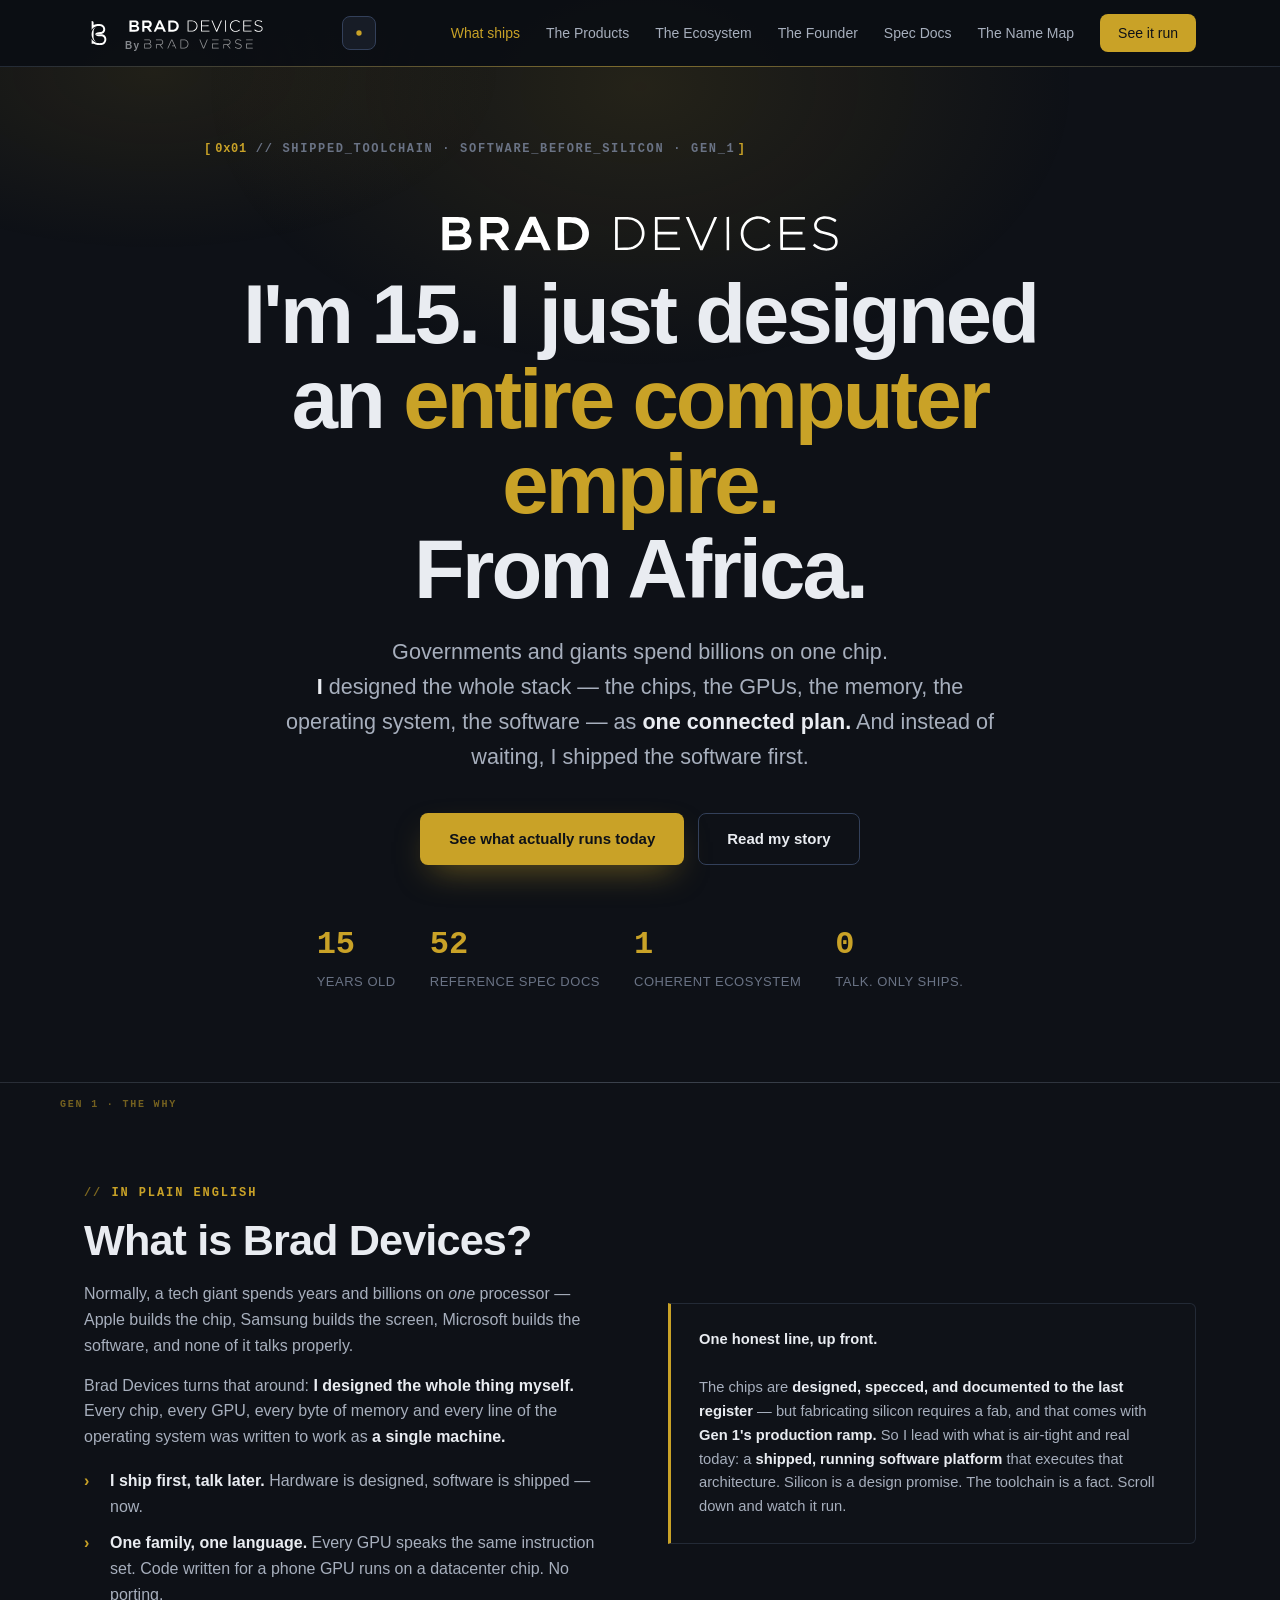
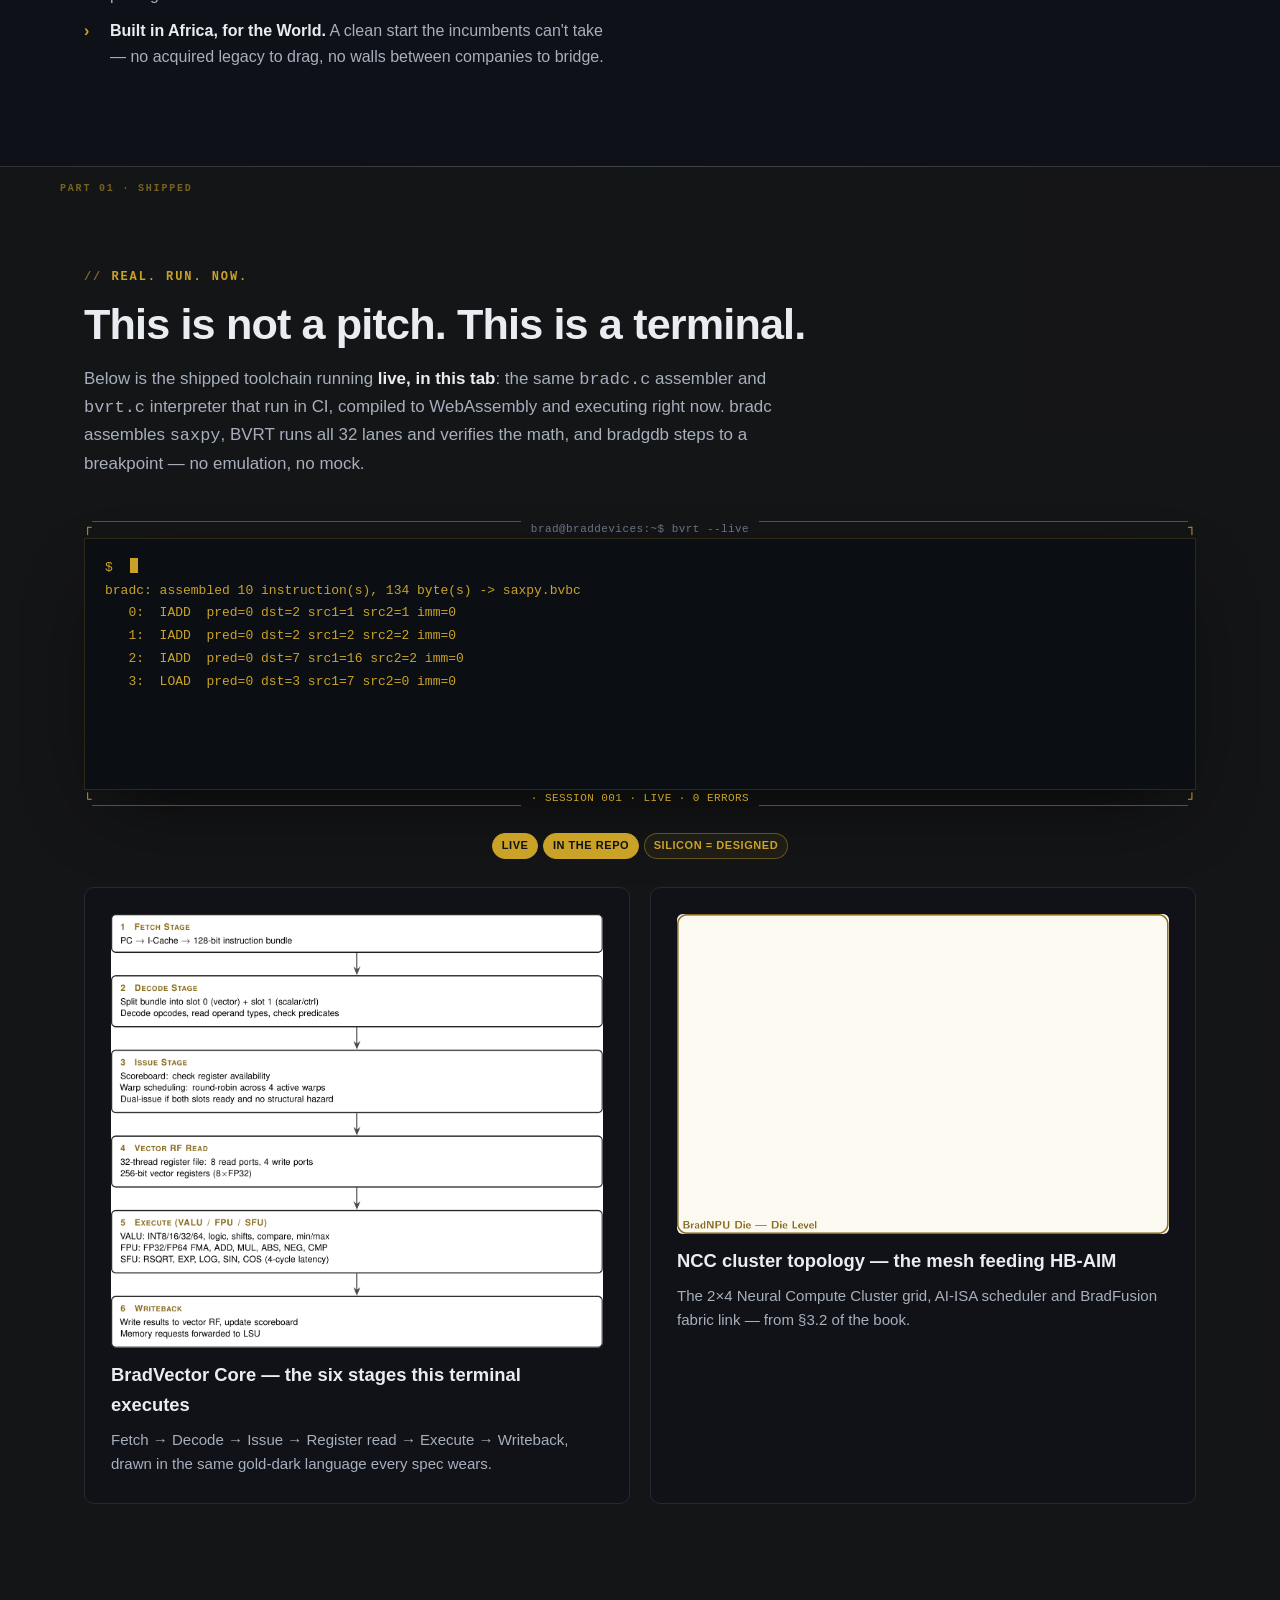
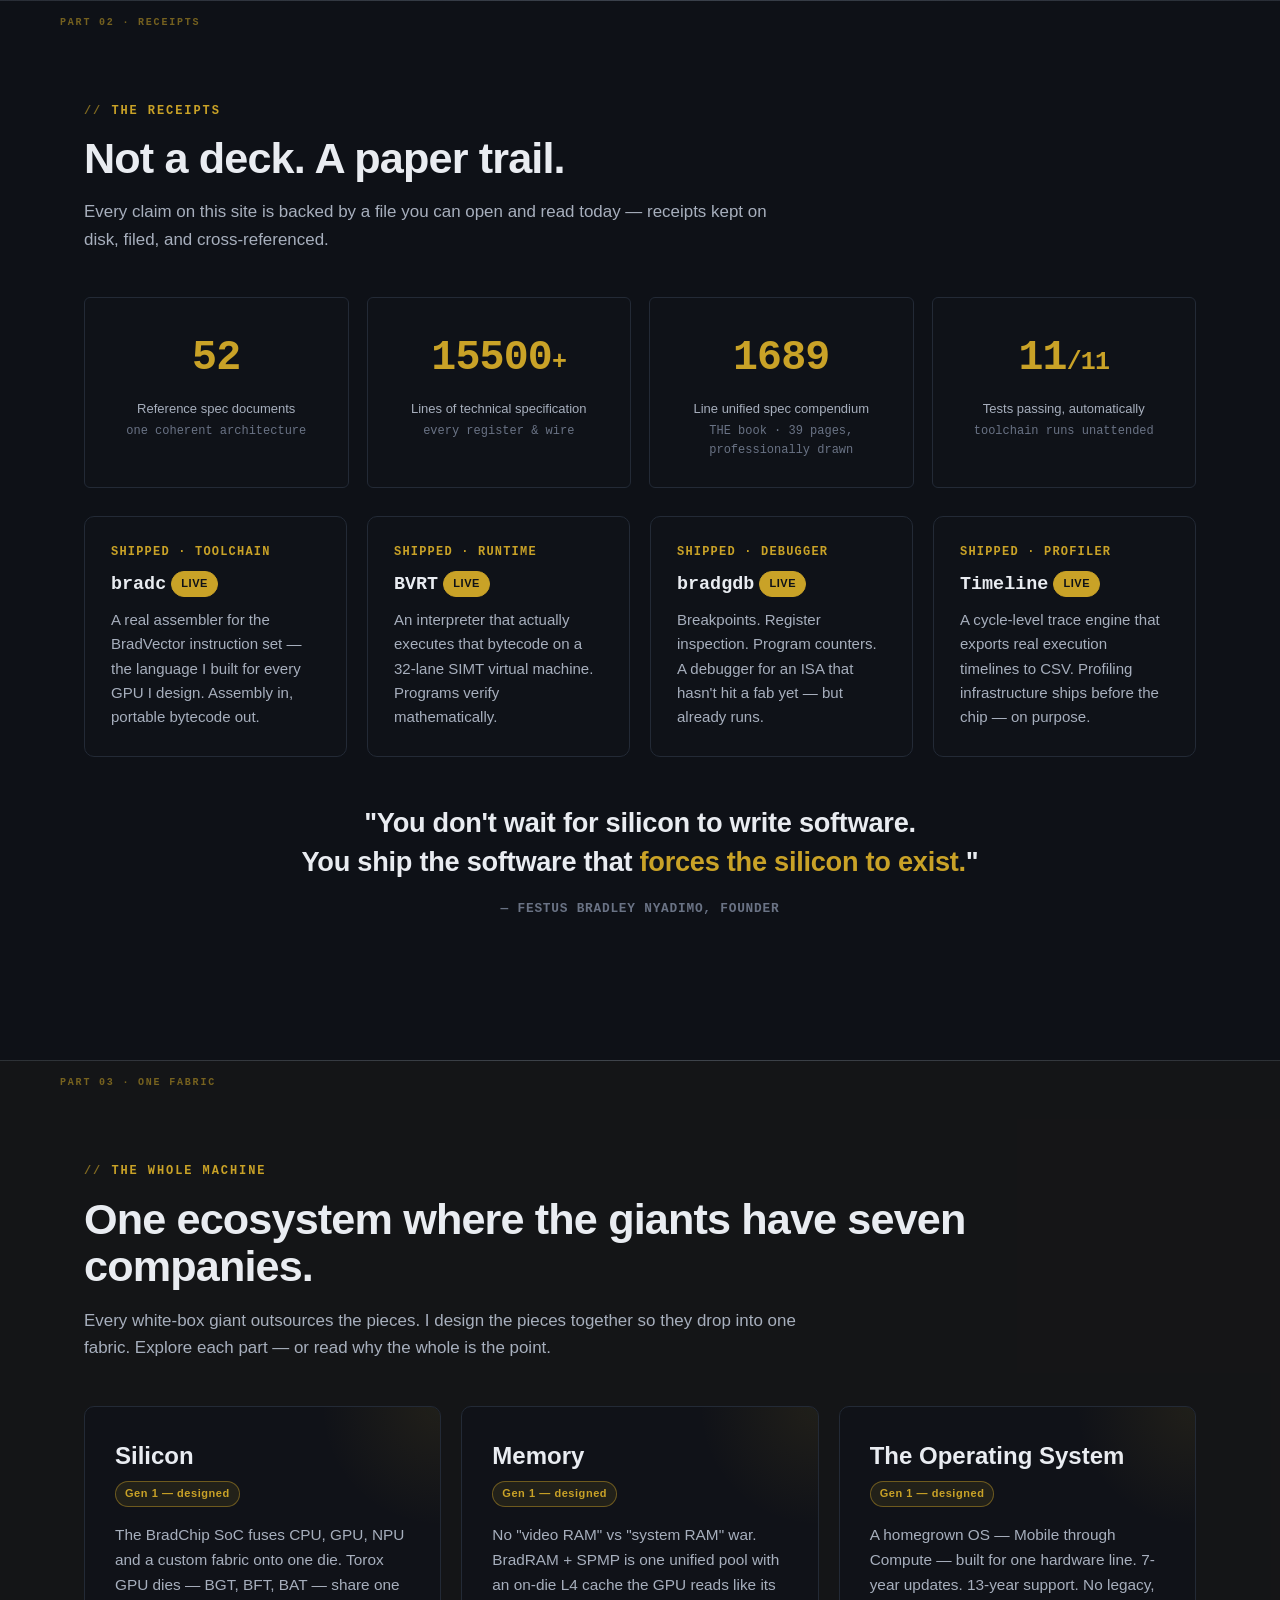
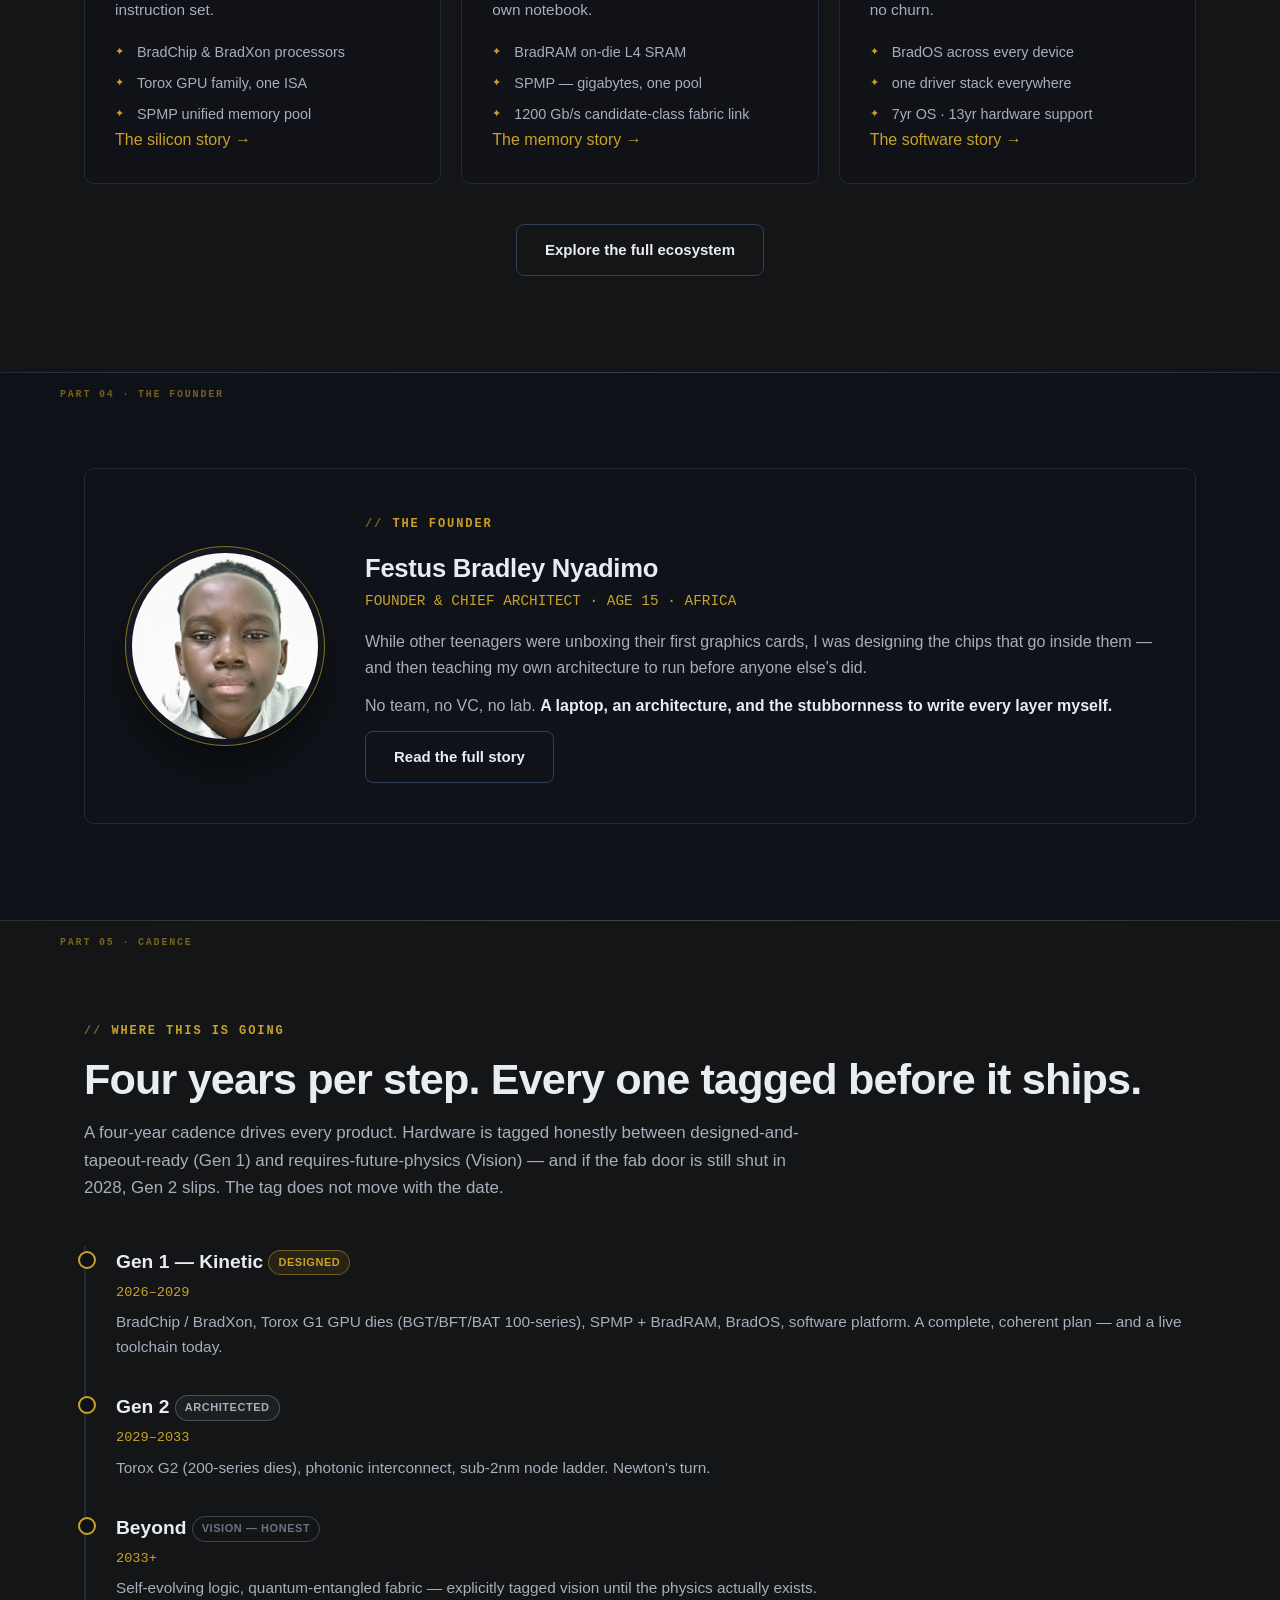
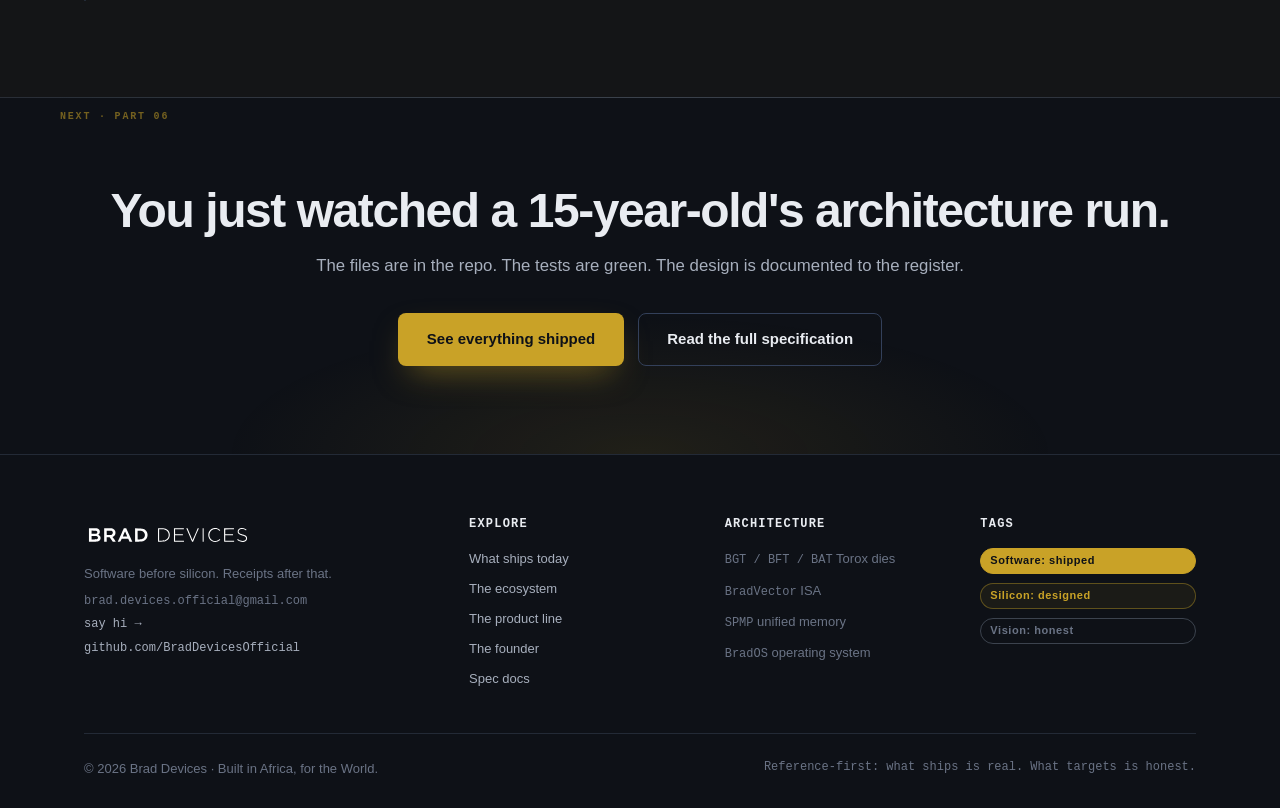
==== index.html @ a8af4557 "the brad-devices site — the source of the brad-devices.vercel.app website: the paper trail for an en" ====
<!DOCTYPE html>
<html lang="en">
<head>
<meta charset="UTF-8">
<meta name="viewport" content="width=device-width, initial-scale=1.0">
<script>try{var t=localStorage.getItem("bdTheme");if(t==="light")document.documentElement.setAttribute("data-theme","light");}catch(e){}</script>
<title>Brad Devices — The computer empire a 15-year-old is building in Africa</title>
<meta name="description" content="Brad Devices is a 15-year-old founded computer company: an entire ecosystem — chips, GPUs, OS, memory and software — spec'd, shipped toolchain-first, from Africa. See what actually runs today.">
<meta name="keywords" content="Brad Devices, African tech, silicon, GPU, CPU, NPU, BradVector, RISC, Festus Bradley Nyadimo, technology from Africa">
<link rel="canonical" href="https://brad-devices.vercel.app/">
<meta property="og:type" content="website">
<meta property="og:title" content="Brad Devices — Software before silicon. Receipts after that.">
<meta property="og:description" content="A 15-year-old is building a complete computer ecosystem from Africa. Software ships first — silicon is designed. See the receipts.">
<meta property="og:image" content="https://brad-devices.vercel.app/assets/brad-devices-wordmark/png/brad-devices-wordmark-transparent-black-fill-1024px.png">
<meta property="og:url" content="https://brad-devices.vercel.app/">
<meta name="twitter:card" content="summary_large_image">
<meta name="twitter:title" content="Brad Devices — the computer empire from Africa">
<meta name="twitter:description" content="Chips, GPUs, an operating system, memory and a working toolchain — designed as one coherent ecosystem by a 15-year-old.">
<meta name="theme-color" content="#0E1117">
<link rel="icon" type="image/png" href="assets/brad-devices-logos/svg/brad-devices-icon-white.svg">
<link rel="stylesheet" href="css/style.css">
<script type="application/ld+json">{
  "@context": "https://schema.org",
  "@graph": [
    {
      "@type": "Organization",
      "name": "Brad Devices",
      "slogan": "Software before silicon. Receipts after that.",
      "email": "brad.devices.official@gmail.com",
      "contactPoint": {
        "@type": "ContactPoint",
        "email": "brad.devices.official@gmail.com",
        "contactType": "customer support"
      },
      "founder": { "@type": "Person", "@id": "#festus", "name": "Festus Bradley Nyadimo" },
      "url": "https://brad-devices.vercel.app/",
      "description": "Reference-first compute company: a complete computer ecosystem designed from one coherent plan — silicon, memory, OS and software.",
      "knowsAbout": ["GPU architecture", "computer architecture", "operating systems", "RISC ISA design"]
    },
    {
      "@type": "Person",
      "@id": "#festus",
      "name": "Festus Bradley Nyadimo",
      "jobTitle": "Founder & Chief Architect",
      "knowsAbout": ["computer architecture", "GPU design", "ISA design", "operating systems"],
      "description": "15-year-old founder of Brad Devices, building a full-stack computer ecosystem from Africa."
    }
  ]
}</script>
</head>
<body>

<div class="scroll-progress" id="scroll-progress" aria-hidden="true"></div>

<!-- ===================== NAV ===================== -->
<header class="nav">
  <div class="container nav-inner">
    <a class="nav-brand" href="/">
      <img src="assets/brad-devices-logos/svg/brad-devices-icon-white.svg" alt="" aria-hidden="true">
      <span class="nav-wordmark"><img class="wm" src="assets/brad-devices-wordmark/svg/brad-devices-wordmark-white.svg" alt="BRAD DEVICES" width="142" height="20"><span class="brand-by">By <img class="bv" src="assets/brad-verse-wordmark/svg/brad-verse-wordmark-flat-dark.svg" alt="BradVerse" width="107" height="10"></span></span>
    </a>
    <button class="theme-toggle" data-theme-toggle aria-label="Switch to light mode" title="Toggle light / dark">
      <svg class="i-sun" viewBox="0 0 24 24" width="16" height="16" fill="currentColor" aria-hidden="true"><circle cx="12" cy="12" r="4"/><path d="M12 2v2m0 16v2M4.9 4.9l1.4 1.4m11.4 11.4 1.4 1.4M2 12h2m16 0h2M4.9 19.1l1.4-1.4M17.7 6.3l1.4-1.4"/></svg>
      <svg class="i-moon" viewBox="0 0 24 24" width="16" height="16" fill="currentColor" aria-hidden="true"><path d="M21 12.8A9 9 0 1 1 11.2 3a7 7 0 0 0 9.8 9.8z"/></svg>
    </button>
    <button class="nav-toggle" aria-label="Toggle navigation">Menu</button>
    <nav class="nav-links" aria-label="Primary">
      <a href="/achievements/" class="active">What ships</a>
      <a href="/products/">The Products</a>
      <a href="/ecosystem/">The Ecosystem</a>
      <a href="/founder/">The Founder</a>
      <a href="/docs/">Spec Docs</a>
        <a href="/glossary/">The Name Map</a>
      <a class="nav-cta" href="#proof">See it run</a>
    </nav>
  </div>
</header>

<!-- ===================== HERO ===================== -->
<section class="hero" id="hero-home">
  <div class="container hero-inner" id="hero-inner">
    <span class="kicker"><span class="k-reg">0x01</span><span class="k-com"> // SHIPPED_TOOLCHAIN · SOFTWARE_BEFORE_SILICON · GEN_1</span></span>
    <img src="assets/brad-devices-wordmark/svg/brad-devices-wordmark-white.svg" alt="BRAD DEVICES" width="420" height="96" style="max-width:min(78vw,420px);height:auto;display:block;margin:26px auto 10px;font-weight:inherit;" data-receipt="THE WORDMARK · real SVG on a dark hero · ships in PNG 512→4096 / JPG / SVG — open any intro page, meet the brand at full sharpness">
    <h1>I'm 15. I just designed<br>an <span class="kinetic">entire computer empire.</span><br>From Africa.</h1>
    <p class="sub">Governments and giants spend billions on one chip.<br>
    <strong>I</strong> designed the whole stack — the chips, the GPUs, the memory,
    the operating system, the software — as <strong>one connected plan.</strong> And instead of waiting,
    I shipped the software first.</p>
    <div class="hero-actions">
      <a class="btn btn-gold" href="#proof">See what actually runs today</a>
      <a class="btn btn-ghost" href="/founder/">Read my story</a>
    </div>
    <div class="hero-stats">
      <div class="hero-stat"><div class="n">15</div><div class="l">YEARS OLD</div></div>
      <div class="hero-stat"><div class="n">52</div><div class="l">REFERENCE SPEC DOCS</div></div>
      <div class="hero-stat"><div class="n">1</div><div class="l">COHERENT ECOSYSTEM</div></div>
      <div class="hero-stat"><div class="n">0</div><div class="l">TALK. ONLY SHIPS.</div></div>
    </div>
  </div>
</section>

<!-- ===================== THE HOOK (NON-TECH) ===================== -->
<section class="section" id="hook" data-tag="GEN 1 · THE WHY">
  <div class="container">
    <div class="split">
      <div class="txt reveal">
        <span class="eyebrow">In plain English</span>
        <h2>What is Brad Devices?</h2>
        <p>Normally, a tech giant spends years and billions on <em>one</em> processor — Apple builds the chip,
        Samsung builds the screen, Microsoft builds the software, and none of it talks properly.</p>
        <p>Brad Devices turns that around: <strong>I designed the whole thing myself.</strong> Every chip,
        every GPU, every byte of memory and every line of the operating system was written to work as
        <strong>a single machine.</strong></p>
        <ul>
          <li><strong>I ship first, talk later.</strong> Hardware is designed, software is shipped — now.</li>
          <li><strong>One family, one language.</strong> Every GPU speaks the same instruction set. Code written for a phone GPU runs on a datacenter chip. No porting.</li>
          <li><strong>Built in Africa, for the World.</strong> A clean start the incumbents can't take — no acquired legacy to drag, no walls between companies to bridge.</li>
        </ul>
      </div>
      <div class="honesty reveal">
        <strong>One honest line, up front.</strong><br><br>
        The chips are <strong>designed, specced, and documented to the last register</strong> — but
        fabricating silicon requires a fab, and that comes with <strong>Gen 1's production ramp.</strong>
        So I lead with what is air-tight and real today: a <strong>shipped, running software
        platform</strong> that executes that architecture. Silicon is a design promise. The toolchain is a
        fact. Scroll down and watch it run.
      </div>
    </div>
  </div>
</section>

<!-- ===================== THE PROOF — LIVE TERMINAL ===================== -->
<section class="section section-alt" id="proof" data-tag="PART 01 · SHIPPED">
  <div class="container">
    <span class="eyebrow">Real. Run. Now.</span>
    <h2>This is not a pitch. This is a terminal.</h2>
    <p class="lede">Below is the shipped toolchain running <strong>live, in this tab</strong>: the same
    <code>bradc.c</code> assembler and <code>bvrt.c</code> interpreter that run in CI, compiled to WebAssembly
    and executing right now. bradc assembles <code>saxpy</code>, BVRT runs all 32 lanes and verifies the math,
    and bradgdb steps to a breakpoint — no emulation, no mock.</p>

    <div class="term-rig reveal">
      <div class="term-frame top" aria-hidden="true">
        <span class="tc">┌</span><span class="trule"></span><span class="ttag">brad@braddevices:~$ bvrt --live</span><span class="trule"></span><span class="tc">┐</span>
      </div>
      <div class="terminal" id="terminal-host" role="img" aria-label="Live execution of the real bradc assembler and BVRT interpreter — compiled to WebAssembly and run in your browser"></div>
      <div class="term-frame bottom" aria-hidden="true">
        <span class="tc">└</span><span class="trule"></span><span class="ttag end">· SESSION 001 · LIVE · 0 ERRORS</span><span class="trule"></span><span class="tc">┘</span>
      </div>
    </div>

    <div style="text-align:center; margin-top:26px;">
      <span class="badge live">LIVE</span>
      <span class="badge ship">IN THE REPO</span>
      <span class="badge ref">SILICON = DESIGNED</span>
    </div>

    <div class="grid grid-2 reveal" style="margin-top:28px;">
      <div class="card">
        <img src="assets/diagrams/gpu_core_pipeline.png" alt="BradVector Core six-stage pipeline" style="width:100%;height:auto;border-radius:6px;display:block;">
        <h3 style="margin-top:12px;">BradVector Core — the six stages this terminal executes</h3>
        <p>Fetch → Decode → Issue → Register read → Execute → Writeback, drawn in the same gold-dark language every spec wears.</p>
      </div>
      <div class="card">
        <img src="assets/diagrams/ncc_topology.png" alt="NCC cluster topology" style="width:100%;height:auto;border-radius:6px;display:block;">
        <h3 style="margin-top:12px;">NCC cluster topology — the mesh feeding HB-AIM</h3>
        <p>The 2×4 Neural Compute Cluster grid, AI-ISA scheduler and BradFusion fabric link — from §3.2 of the book.</p>
      </div>
    </div>
  </div>
</section>

<script>
(function () {
  /* Live-loop source: bradvector.wasm (src/wasm/) is the real toolchain
     compiled to WebAssembly. This recorded `session` is the fallback if
     wasm cannot load; assemble via `bradc-cli demo.bvbs -o demo.bvbc -d`
     plus the BVRT saxpy verification from the CI test suite. */
  var session = [
    { cmd: "bradc-cli saxpy.bvbs -o saxpy.bvbc -d", ok: true, out:
"bradc: assembled 10 instruction(s), 134 byte(s) -> saxpy.bvbc\n   0:  IADD  pred=0 dst=2 src1=1 src2=1 imm=0\n   1:  IADD  pred=0 dst=2 src1=2 src2=2 imm=0\n   2:  IADD  pred=0 dst=7 src1=16 src2=2 imm=0\n   3:  LOAD  pred=0 dst=3 src1=7 src2=0 imm=0\n   4:  IMUL  pred=0 dst=4 src1=3 src2=18 imm=0\n   5:  IADD  pred=0 dst=8 src1=17 src2=2 imm=0\n   6:  LOAD  pred=0 dst=5 src1=8 src2=0 imm=0\n   7:  IADD  pred=0 dst=6 src1=4 src2=5 imm=0\n   8:  STORE  pred=0 dst=6 src1=8 src2=0 imm=0\n   9:  EXIT  pred=0 dst=0 src1=0 src2=0 imm=0" },
    { cmd: "bvrt saxpy.bvbc", ok: true, out: "BVRT saxpy ok (32 lanes) — y[i] = a·x[i] + y[i] verified for all 32 lanes" },
    { cmd: "bradgdb saxpy.bvbc -b 4", ok: true, out: "break 4 set (IMUL S4, S3, S18)\nhalt @ PC=4 (IMUL S4, S3, S18)\nregs: PC=4 S3=1 S18=4\ncontinue -> BV_HALT - program completed" },
    { cmd: "ctest --test-dir build", ok: true, out: "100% tests passed, 11 tests out of 11\nBradVector platform · green" }
  ];
  function init() {
    var host = document.getElementById("terminal-host");
    if (!host) return;
    if (window.BradLive && window.BradWasm) window.BradLive(host, session, { speed: 1 });
    else if (window.BradTerminal) window.BradTerminal(host, session, { speed: 1 });
  }
  if (document.readyState === "loading") document.addEventListener("DOMContentLoaded", init);
  else init();
})();
</script>

<!-- ===================== ACHIEVEMENT WALL ===================== -->
<section class="section" id="achievements" data-tag="PART 02 · RECEIPTS">
  <div class="container">
    <span class="eyebrow">The receipts</span>
    <h2>Not a deck. A paper trail.</h2>
    <p class="lede">Every claim on this site is backed by a file you can open and read today — receipts
    kept on disk, filed, and cross-referenced.</p>

    <div class="stat-wall reveal">
      <div class="stat"><div class="num"><span data-count="52">0</span></div><div class="lbl">Reference spec documents</div><div class="sub">one coherent architecture</div></div>
      <div class="stat"><div class="num"><span data-count="15500">0</span><span class="suffix">+</span></div><div class="lbl">Lines of technical specification</div><div class="sub">every register &amp; wire</div></div>
      <div class="stat"><div class="num"><span data-count="1689">0</span></div><div class="lbl">Line unified spec compendium</div><div class="sub">THE book · 39 pages, professionally drawn</div></div>
      <div class="stat"><div class="num"><span data-count="11">0</span><span class="suffix">/11</span></div><div class="lbl">Tests passing, automatically</div><div class="sub">toolchain runs unattended</div></div>
    </div>

    <div class="grid grid-4 reveal" style="margin-top:28px;">
      <div class="card">
        <div class="card-num">SHIPPED · TOOLCHAIN</div>
        <h3><span class="mono">bradc</span> <span class="badge live">LIVE</span></h3>
        <p>A real assembler for the BradVector instruction set — the language I built for every GPU I design. Assembly in, portable bytecode out.</p>
      </div>
      <div class="card">
        <div class="card-num">SHIPPED · RUNTIME</div>
        <h3><span class="mono">BVRT</span> <span class="badge live">LIVE</span></h3>
        <p>An interpreter that actually executes that bytecode on a 32-lane SIMT virtual machine. Programs verify mathematically.</p>
      </div>
      <div class="card">
        <div class="card-num">SHIPPED · DEBUGGER</div>
        <h3><span class="mono">bradgdb</span> <span class="badge live">LIVE</span></h3>
        <p>Breakpoints. Register inspection. Program counters. A debugger for an ISA that hasn't hit a fab yet — but already runs.</p>
      </div>
      <div class="card">
        <div class="card-num">SHIPPED · PROFILER</div>
        <h3><span class="mono">Timeline</span> <span class="badge live">LIVE</span></h3>
        <p>A cycle-level trace engine that exports real execution timelines to CSV. Profiling infrastructure ships before the chip — on purpose.</p>
      </div>
    </div>

    <blockquote class="brad-quote reveal">
      "You don't wait for silicon to write software.<br>
      You ship the software that <span class="gold">forces the silicon to exist.</span>"
      <cite>— FESTUS BRADLEY NYADIMO, FOUNDER</cite>
    </blockquote>
  </div>
</section>

<!-- ===================== ECOSYSTEM TEASER ===================== -->
<section class="section section-alt" id="ecosystem" data-tag="PART 03 · ONE FABRIC">
  <div class="container">
    <span class="eyebrow">The whole machine</span>
    <h2>One ecosystem where the giants have seven companies.</h2>
    <p class="lede">Every white-box giant outsources the pieces. I design the pieces together so they drop
    into one fabric. Explore each part — or read why the whole is the point.</p>
    <div class="grid grid-3 reveal">
      <div class="pillar">
        <h3>Silicon</h3>
        <span class="tag badge gen1">Gen 1 — designed</span>
        <p>The BradChip SoC fuses CPU, GPU, NPU and a custom fabric onto one die. Torox GPU dies — BGT, BFT, BAT — share one instruction set.</p>
        <ul><li>BradChip &amp; BradXon processors</li><li>Torox GPU family, one ISA</li><li>SPMP unified memory pool</li></ul>
        <a href="/ecosystem/#silicon">The silicon story →</a>
      </div>
      <div class="pillar">
        <h3>Memory</h3>
        <span class="tag badge gen1">Gen 1 — designed</span>
        <p>No "video RAM" vs "system RAM" war. BradRAM + SPMP is one unified pool with an on-die L4 cache the GPU reads like its own notebook.</p>
        <ul><li>BradRAM on-die L4 SRAM</li><li>SPMP — gigabytes, one pool</li><li>1200 Gb/s candidate-class fabric link</li></ul>
        <a href="/ecosystem/#memory">The memory story →</a>
      </div>
      <div class="pillar">
        <h3>The Operating System</h3>
        <span class="tag badge gen1">Gen 1 — designed</span>
        <p>A homegrown OS — Mobile through Compute — built for one hardware line. 7-year updates. 13-year support. No legacy, no churn.</p>
        <ul><li>BradOS across every device</li><li>one driver stack everywhere</li><li>7yr OS · 13yr hardware support</li></ul>
        <a href="/ecosystem/#software">The software story →</a>
      </div>
    </div>
    <div style="text-align:center; margin-top:40px;">
      <a class="btn btn-ghost reveal" href="/ecosystem/">Explore the full ecosystem</a>
    </div>
  </div>
</section>

<!-- ===================== FOUNDER TEASER ===================== -->
<section class="section" id="founder" data-tag="PART 04 · THE FOUNDER">
  <div class="container">
    <div class="founder-card reveal">
      <div class="founder-avatar"><img src="assets/founder.jpg" alt="Festus Bradley Nyadimo — founder and chief architect of Brad Devices"></div>
      <div>
        <span class="eyebrow">The founder</span>
        <h3>Festus Bradley Nyadimo</h3>
        <div class="founder-role">FOUNDER &amp; CHIEF ARCHITECT · AGE 15 · AFRICA</div>
<p>While other teenagers were unboxing their first graphics cards, I was designing the chips that go
        inside them — and then teaching my own architecture to run before anyone else's did.</p>
        <p>No team, no VC, no lab. <strong>A laptop, an architecture, and the stubbornness to write every
        layer myself.</strong></p>
        <a class="btn btn-ghost" href="/founder/">Read the full story</a>
      </div>
    </div>
  </div>
</section>

<!-- ===================== ROADMAP (SHORT) ===================== -->
<section class="section section-alt" id="roadmap" data-tag="PART 05 · CADENCE">
  <div class="container">
    <span class="eyebrow">Where this is going</span>
    <h2>Four years per step. Every one tagged before it ships.</h2>
    <p class="lede">A four-year cadence drives every product. Hardware is tagged honestly between
    designed-and-tapeout-ready (Gen 1) and requires-future-physics (Vision) — and if the fab door is
    still shut in 2028, Gen 2 slips. The tag does not move with the date.</p>
    <div class="timeline reveal">
      <div class="tl-item">
        <h4>Gen 1 — Kinetic <span class="badge gen1">DESIGNED</span></h4>
        <span class="tl-year">2026–2029</span>
        <p>BradChip / BradXon, Torox G1 GPU dies (BGT/BFT/BAT 100-series), SPMP + BradRAM, BradOS,
        software platform. A complete, coherent plan — and a live toolchain today.</p>
      </div>
      <div class="tl-item">
        <h4>Gen 2 <span class="badge gen2">ARCHITECTED</span></h4>
        <span class="tl-year">2029–2033</span>
        <p>Torox G2 (200-series dies), photonic interconnect, sub-2nm node ladder. Newton's turn.</p>
      </div>
      <div class="tl-item">
        <h4>Beyond <span class="badge vision">VISION — HONEST</span></h4>
        <span class="tl-year">2033+</span>
        <p>Self-evolving logic, quantum-entangled fabric — explicitly tagged vision until the physics actually exists.</p>
      </div>
    </div>
  </div>
</section>

<!-- ===================== CTA BAND ===================== -->
<section class="cta-band" data-tag="NEXT · PART 06">
  <div class="container" style="position:relative; z-index:2;">
    <h2>You just watched a 15-year-old's architecture run.</h2>
    <p>The files are in the repo. The tests are green. The design is documented to the register.</p>
    <div class="hero-actions">
      <a class="btn btn-gold" href="/achievements/">See everything shipped</a>
      <a class="btn btn-ghost" href="/docs/">Read the full specification</a>
    </div>
  </div>
</section>

<!-- ===================== FOOTER ===================== -->
<footer class="footer">
  <div class="container">
    <div class="footer-grid">
      <div>
        <div class="brand-line"><img src="assets/brad-devices-wordmark/svg/brad-devices-wordmark-white.svg" alt="BRAD DEVICES" data-receipt="THE WORDMARK · one receipt line · same SVG as the navbar brand — footer finally renders the REAL wordmark, not browser typography" width="168" height="40" style="width:168px;height:40px;display:inline-block;vertical-align:middle;"></div>
        <p>Software before silicon. Receipts after that.</p>
        <p class="mono" style="margin-top:8px;">brad.devices.official@gmail.com</p>
        <p class="mono" style="margin-top:4px;"><a href="mailto:brad.devices.official@gmail.com">say hi →</a></p>
        <p class="mono" style="margin-top:4px;"><a href="https://github.com/BradDevicesOfficial" target="_blank" rel="noopener">github.com/BradDevicesOfficial</a></p>
      </div>
      <div>
        <h5>Explore</h5>
        <ul>
          <li><a href="/achievements/">What ships today</a></li>
          <li><a href="/ecosystem/">The ecosystem</a></li>
          <li><a href="/products/">The product line</a></li>
          <li><a href="/founder/">The founder</a></li>
          <li><a href="/docs/">Spec docs</a></li>
        </ul>
      </div>
      <div>
        <h5>Architecture</h5>
        <ul>
          <li><span class="mono">BGT / BFT / BAT</span> Torox dies</li>
          <li><span class="mono">BradVector</span> ISA</li>
          <li><span class="mono">SPMP</span> unified memory</li>
          <li><span class="mono">BradOS</span> operating system</li>
        </ul>
      </div>
      <div>
        <h5>Tags</h5>
        <ul>
          <li class="badge live">Software: shipped</li>
          <li class="badge ref">Silicon: designed</li>
          <li class="badge vision">Vision: honest</li>
        </ul>
      </div>
    </div>
    <div class="footer-bottom">
      <div>© 2026 Brad Devices · Built in Africa, for the World.</div>
      <div class="mono">Reference-first: what ships is real. What targets is honest.</div>
    </div>
  </div>
</footer>

<script src="vendor/motion.min.js"></script>
<script src="js/bradvector.js"></script>
<script src="js/app.js"></script>
</body>
</html>
---- css/style.css ----
/* ============================================================
   BRAD DEVICES — BRAND SITE
   Orbit Black #0E1117 · Kinetic Gold #C9A227
   ============================================================ */

:root {
  --orbit-black: #0E1117;
  --orbit-black-2: #12161F;
  --orbit-black-3: #171C26;
  --orbit-border: #232A36;
  --orbit-border-hi: #33405A;
  --orbit-text: #E9ECF1;
  --orbit-muted: #A7AFBD;
  --orbit-faint: #6A7385;
  --brad-gold: #C9A227;
  --brad-gold-light: #E8D48F;
  --brad-gold-dim: #8A7320;
  --gen1: #C9A227;
  --gen2: #A7AFBD;
  --vision: #6A7385;
  --ref: #C9A227;
  --live: #C9A227;
  --danger: #FF7B72;
  --radius: 10px;
  --radius-sm: 6px;
  --maxw: 1160px;
  --font-sans: -apple-system, BlinkMacSystemFont, "Segoe UI", Roboto, "Helvetica Neue", Arial, sans-serif;
  --font-mono: ui-monospace, SFMono-Regular, "Cascadia Mono", Menlo, Consolas, "Roboto Mono", monospace;
}

* { margin: 0; padding: 0; box-sizing: border-box; }

html { scroll-behavior: smooth; }
body {
  background: var(--orbit-black);
  color: var(--orbit-text);
  font-family: var(--font-sans);
  line-height: 1.62;
  -webkit-font-smoothing: antialiased;
  text-rendering: optimizeLegibility;
  overflow-x: hidden;
}

::selection { background: var(--brad-gold); color: var(--orbit-black); }

a { color: var(--brad-gold); text-decoration: none; transition: color .15s ease; }
a:hover { color: var(--brad-gold-light); }
img { max-width: 100%; display: block; }
.mono { font-family: var(--font-mono); }
strong { font-weight: 700; color: var(--orbit-text); }

.container { max-width: var(--maxw); margin: 0 auto; padding: 0 24px; }
.section { padding: 96px 0; }

.eyebrow {
  display: inline-block;
  font-family: var(--font-mono);
  font-size: 12px; font-weight: 600; letter-spacing: .16em;
  text-transform: uppercase;
  color: var(--brad-gold);
  margin-bottom: 14px;
}
.eyebrow::before { content: "// "; opacity: .6; }
h2 { font-size: clamp(1.8rem, 4vw, 2.7rem); font-weight: 800; letter-spacing: -.02em; line-height: 1.1; margin-bottom: 16px; }
.lede { color: var(--orbit-muted); max-width: 720px; margin-bottom: 44px; font-size: 1.06rem; }
.lede a { color: var(--brad-gold); }
.grid { display: grid; gap: 20px; }
.grid-2 { grid-template-columns: repeat(2, 1fr); }
.grid-3 { grid-template-columns: repeat(3, 1fr); }
.grid-4 { grid-template-columns: repeat(4, 1fr); }

/* ---------- Nav ---------- */
.nav {
  position: fixed; top: 0; left: 0; right: 0;
  background: rgba(12, 15, 20, .97);
  border-bottom: 1px solid var(--orbit-border);
  z-index: 200;
}
.nav-inner { display: flex; align-items: center; justify-content: space-between; height: 66px; }
.nav-brand { display: flex; align-items: center; gap: 11px; font-weight: 800; letter-spacing: .05em; color: var(--orbit-text) !important; }
.nav-brand > img { height: 30px; width: 30px; }
.nav-wordmark { display: flex; flex-direction: column; align-items: flex-start; justify-content: center; line-height: 1; }
.nav-brand .wm { height: 20px; width: 142px; display: block; content: url("../assets/brad-devices-wordmark/svg/brad-devices-wordmark-white.svg"); }
.nav-brand .brand-by { margin-top: 3px; font-size: 10px; font-weight: 600; letter-spacing: .12em; color: var(--orbit-text); opacity: .55; display: flex; align-items: baseline; gap: 4px; white-space: nowrap; }
.nav-brand .brand-by .bv { height: 10px; width: auto; flex-shrink: 0; display: inline-block; vertical-align: baseline; }
.nav-links { display: flex; gap: 26px; align-items: center; }
.nav-links a { color: var(--orbit-muted); font-size: 14px; font-weight: 500; }
.nav-links a:hover { color: var(--orbit-text); }
.nav-links a.active { color: var(--brad-gold); }
.nav-cta {
  background: var(--brad-gold); color: var(--orbit-black) !important;
  padding: 8px 18px; border-radius: 8px; font-weight: 700; font-size: 14px;
}
.nav-cta:hover { background: var(--brad-gold-light); }
.nav-toggle { display: none; background: none; border: 1px solid var(--orbit-border); color: var(--orbit-text); border-radius: 8px; padding: 7px 11px; font-size: 13px; cursor: pointer; }

/* ---------- Hero (home) ---------- */
.hero {
  position: relative;
  min-height: 100vh;
  display: flex; align-items: center;
  padding: 140px 0 90px;
  overflow: hidden;
}
.hero::before {
  content: ""; position: absolute; inset: 0;
  background:
    radial-gradient(ellipse 55% 42% at 50% 8%, rgba(201, 162, 39, .12), transparent 62%);
  pointer-events: none;
}
.hero-inner { position: relative; z-index: 2; text-align: center; max-width: 920px; margin: 0 auto; padding-top: 38px; }

.hero .kicker {
  position: absolute; top: 0; left: 24px;
  font-family: var(--font-mono); font-size: 12px; font-weight: 600;
  letter-spacing: .14em; line-height: 1.55;
  color: var(--orbit-faint);
  max-width: calc(100vw - 48px);
}
.hero .kicker::before { content: "["; color: var(--brad-gold); margin-right: .2em; }
.hero .kicker::after  { content: "]"; color: var(--brad-gold); margin-left: .2em; }
.hero .kicker .k-reg { color: var(--brad-gold); letter-spacing: .06em; }

.hero h1 {
  font-size: clamp(2.6rem, 7.2vw, 5.2rem);
  font-weight: 800; letter-spacing: -.035em; line-height: 1.02;
  margin-bottom: 22px;
}
.hero h1 .kinetic { color: var(--brad-gold); }
.hero .sub {
  font-size: clamp(1.05rem, 2vw, 1.35rem);
  color: var(--orbit-muted);
  max-width: 720px; margin: 0 auto 38px;
}
.hero .sub strong { color: var(--orbit-text); }
.hero-actions { display: flex; gap: 14px; justify-content: center; flex-wrap: wrap; }
.btn {
  display: inline-block; padding: 13px 28px; border-radius: 8px;
  font-weight: 700; font-size: 15px;
  border: 1px solid transparent;
  transition: transform .15s ease, box-shadow .15s ease, background .15s ease;
}
.btn:hover { transform: translateY(-2px); }
.btn-gold { background: var(--brad-gold); color: var(--orbit-black) !important; box-shadow: 0 14px 34px -12px rgba(201, 162, 39, .55); }
.btn-gold:hover { background: var(--brad-gold-light); }
.btn-ghost { border-color: var(--orbit-border-hi); color: var(--orbit-text) !important; }
.btn-ghost:hover { border-color: var(--brad-gold); color: var(--brad-gold) !important; }

.hero-stats { margin-top: 54px; display: flex; justify-content: center; flex-wrap: wrap; gap: 12px 34px; }
.hero-stat { text-align: left; }
.hero-stat .n { font-family: var(--font-mono); font-weight: 800; font-size: clamp(1.5rem, 3vw, 2rem); color: var(--brad-gold); }
.hero-stat .l { font-size: 13px; color: var(--orbit-faint); letter-spacing: .04em; }

/* ---------- Section header (inner pages) ---------- */
.page-hero { padding: 170px 0 70px; }
.page-hero h1 { font-size: clamp(2.2rem, 5.5vw, 3.6rem); font-weight: 800; letter-spacing: -.03em; line-height: 1.08; margin-bottom: 16px; }
.page-hero .kicker { display: inline-block; font-family: var(--font-mono); font-size: 13px; color: var(--brad-gold); letter-spacing: .12em; text-transform: uppercase; margin-bottom: 14px; opacity: .9; }
.page-hero .sub { color: var(--orbit-muted); max-width: 700px; font-size: 1.08rem; }

/* ---------- Cards ---------- */
.card {
  background: var(--orbit-black-2);
  border: 1px solid var(--orbit-border);
  border-radius: var(--radius);
  padding: 26px;
  transition: border-color .18s ease, transform .18s ease, background .18s ease;
  position: relative;
}
.card:hover { border-color: var(--orbit-border-hi); transform: translateY(-3px); }
.card h3 { font-size: 1.15rem; font-weight: 700; margin-bottom: 8px; }
.card p { color: var(--orbit-muted); font-size: .94rem; }
.card .mono { font-family: var(--font-mono); }
.card-num { font-family: var(--font-mono); font-size: 12px; color: var(--brad-gold); font-weight: 700; letter-spacing: .1em; margin-bottom: 6px; text-transform: uppercase; }

/* ---------- Gen / status badges ---------- */
.badge {
  display: inline-block; font-size: 11px; font-weight: 700; letter-spacing: .05em;
  padding: 3px 9px; border-radius: 999px; border: 1px solid;
  vertical-align: middle; white-space: nowrap;
}
.badge.gen1   { color: var(--gen1);   border-color: rgba(201, 162, 39, .45); background: rgba(201, 162, 39, .10); }
.badge.gen2   { color: var(--gen2);   border-color: rgba(147, 161, 180, .40); background: rgba(147, 161, 180, .07); }
.badge.vision { color: var(--vision); border-color: rgba(147, 161, 180, .35); background: transparent; }
.badge.ref    { color: var(--ref);    border-color: rgba(201, 162, 39, .40); background: rgba(201, 162, 39, .07); }
.badge.live   { color: var(--orbit-black); border-color: var(--live); background: var(--live); }
.badge.ship   { color: var(--orbit-black); border-color: var(--brad-gold); background: var(--brad-gold); }

/* ---------- Terminal ---------- */
.term-rig {
  width: 100%;
  font-family: var(--font-mono);
}
.term-frame {
  display: flex; align-items: flex-start;
  font-size: 13px; line-height: 1;
  color: var(--brad-gold);
}
.term-frame.bottom { align-items: flex-end; }
.term-frame .trule { flex: 1; min-width: 12px; }
.term-frame.top .trule    { border-top: 1px solid rgba(201, 162, 39, .45); }
.term-frame.bottom .trule { border-bottom: 1px solid rgba(201, 162, 39, .45); }
.term-frame .ttag {
  font-size: 11px; line-height: 1.5; color: var(--orbit-faint);
  letter-spacing: .04em; white-space: nowrap; padding: 0 10px;
}
.term-frame .ttag.end { color: var(--live); }

.terminal {
  background: #0B0E13;
  border: 1px solid rgba(201, 162, 39, .18);
  border-radius: 0;
  overflow: hidden;
  box-shadow: 0 30px 80px -30px rgba(0, 0, 0, .8);
  text-align: left;
  font-family: var(--font-mono);
}
.term-body {
  padding: 18px 20px; font-size: 13px; line-height: 1.75;
  color: var(--orbit-muted); min-height: 250px; overflow-x: auto;
  white-space: pre; tab-size: 2;
}
.term-body .c-live { display: flex; gap: 9px; }
.term-body .prompt { color: var(--brad-gold); }
.term-body .ok { color: var(--live); }
.term-body .dim { color: var(--orbit-faint); }
.term-cursor { display: inline-block; width: 8px; height: 15px; background: var(--brad-gold); vertical-align: -2px; animation: blink 1s step-end infinite; }
@keyframes blink { 50% { opacity: 0; } }

/* ---------- Numbers / counter wall ---------- */
.stat-wall { display: grid; grid-template-columns: repeat(4, 1fr); gap: 18px; }
.stat {
  background: var(--orbit-black-2); border: 1px solid var(--orbit-border);
  border-radius: var(--radius-sm); padding: 26px 22px; text-align: center;
}
.stat .num { font-family: var(--font-mono); font-weight: 800; font-size: clamp(1.9rem, 4vw, 2.6rem); color: var(--brad-gold); letter-spacing: -.02em; }
.stat .num .suffix { font-size: .6em; }
.stat .lbl { margin-top: 6px; font-size: 13px; color: var(--orbit-muted); }
.stat .sub { margin-top: 3px; font-size: 12px; color: var(--orbit-faint); font-family: var(--font-mono); }

/* ---------- Receipts ---------- */
.receipt {
  display: flex; gap: 18px; align-items: flex-start;
  border: 1px solid var(--orbit-border); border-radius: var(--radius);
  padding: 20px; background: var(--orbit-black-2);
}
.receipt .icon { color: var(--brad-gold); font-size: 20px; line-height: 1; flex-shrink: 0; margin-top: 3px; }
.receipt .icon svg { display: block; width: 20px; height: 20px; }
.receipt h4 { font-size: 1rem; font-weight: 700; margin-bottom: 4px; }
.receipt h4 .mono { color: var(--brad-gold); font-weight: 600; }
.receipt p { color: var(--orbit-muted); font-size: .9rem; }
.receipt .proof { margin-top: 8px; font-family: var(--font-mono); font-size: 12px; color: var(--orbit-faint); }

/* ---------- Timeline ---------- */
.timeline { border-left: 2px solid var(--orbit-border); padding-left: 30px; display: grid; gap: 32px; }
.tl-item { position: relative; }
.tl-item::before {
  content: ""; position: absolute; left: -38px; top: 5px;
  width: 14px; height: 14px; border-radius: 50%;
  background: var(--orbit-black); border: 2px solid var(--brad-gold);
}
.tl-item h4 { font-size: 1.2rem; font-weight: 700; margin-bottom: 5px; }
.tl-year { font-family: var(--font-mono); color: var(--brad-gold); font-size: .85rem; display: block; margin-bottom: 6px; }
.tl-item p { color: var(--orbit-muted); font-size: .96rem; }

/* ---------- Split / feature rows ---------- */
.split { display: grid; grid-template-columns: 1fr 1fr; gap: 56px; align-items: center; }
.split .txt h3 { font-size: 1.6rem; font-weight: 800; letter-spacing: -.02em; margin-bottom: 14px; }
.split .txt p { color: var(--orbit-muted); margin-bottom: 14px; }
.split .txt ul { list-style: none; display: grid; gap: 10px; margin-top: 18px; }
.split .txt li { padding-left: 26px; position: relative; color: var(--orbit-muted); }
.split .txt li::before { content: "›"; position: absolute; left: 0; color: var(--brad-gold); font-weight: 800; }

/* ---------- Founder ---------- */
.founder-card {
  border: 1px solid var(--orbit-border); border-radius: var(--radius);
  background: var(--orbit-black-2); padding: 40px;
  display: grid; grid-template-columns: 200px 1fr; gap: 40px; align-items: center;
}
.founder-avatar {
  width: 200px; height: 200px; border-radius: 50%;
  padding: 6px;
  border: 1px solid var(--brad-gold-dim);
  background: radial-gradient(circle at 30% 25%, var(--orbit-black-3), var(--orbit-black));
  box-shadow: 0 24px 60px -24px rgba(0, 0, 0, .8);
}
.founder-avatar img {
  width: 100%; height: 100%; object-fit: cover;
  border-radius: 50%;
}
.founder-card h3 { font-size: 1.6rem; font-weight: 800; letter-spacing: -.01em; }
.founder-role { color: var(--brad-gold); font-family: var(--font-mono); font-size: .9rem; margin-bottom: 16px; }
.founder-card p { color: var(--orbit-muted); margin-bottom: 12px; }

/* ---------- Pillars ---------- */
.pillar {
  border: 1px solid var(--orbit-border); border-radius: var(--radius);
  background: var(--orbit-black-2); padding: 30px; position: relative; overflow: hidden;
}
.pillar::after {
  content: ""; position: absolute; top: 0; right: 0;
  width: 120px; height: 120px;
  background: radial-gradient(circle at top right, rgba(201, 162, 39, .09), transparent 70%);
  pointer-events: none;
}
.pillar h3 { font-size: 1.5rem; font-weight: 800; margin-bottom: 6px; }
.pillar .tag { display: inline-block; margin-bottom: 16px; }
.pillar p { color: var(--orbit-muted); font-size: .96rem; margin-bottom: 18px; }
.pillar ul { list-style: none; display: grid; gap: 8px; }
.pillar li { color: var(--orbit-muted); font-size: .9rem; padding-left: 22px; position: relative; }
.pillar li::before { content: "✦"; position: absolute; left: 0; color: var(--brad-gold); font-size: 11px; top: 2px; }

/* ---------- Honesty note ---------- */
.honesty {
  border: 1px solid var(--orbit-border); border-left: 3px solid var(--brad-gold);
  background: var(--orbit-black-2);
  border-radius: 0 var(--radius-sm) var(--radius-sm) 0;
  padding: 24px 28px; font-size: .92rem; color: var(--orbit-muted);
}
.honesty strong { color: var(--orbit-text); }

/* ---------- Table ---------- */
.table-wrap { overflow-x: auto; border: 1px solid var(--orbit-border); border-radius: var(--radius-sm); }
table { width: 100%; border-collapse: collapse; font-size: .9rem; background: var(--orbit-black-2); }
th, td { text-align: left; padding: 13px 16px; border-bottom: 1px solid var(--orbit-border); white-space: nowrap; }
th { color: var(--orbit-muted); font-size: 12px; text-transform: uppercase; letter-spacing: .07em; font-family: var(--font-mono); }
td { color: var(--orbit-text); }
tr:last-child td { border-bottom: none; }
tbody tr:hover { background: var(--orbit-black-3); }

/* ---------- Quote ---------- */
blockquote.brad-quote {
  margin: 46px auto; max-width: 860px; text-align: center;
  font-size: clamp(1.2rem, 2.6vw, 1.7rem); font-weight: 600; line-height: 1.45;
  color: var(--orbit-text); letter-spacing: -.01em;
}
blockquote.brad-quote .gold { color: var(--brad-gold); }
blockquote.brad-quote cite { display: block; margin-top: 18px; font-style: normal; font-size: .8rem; color: var(--orbit-faint); font-family: var(--font-mono); letter-spacing: .06em; }

/* ---------- CTA band ---------- */
.cta-band { text-align: center; padding: 88px 0; position: relative; overflow: hidden; }
.cta-band::before {
  content: ""; position: absolute; inset: 0;
  background:
    radial-gradient(ellipse 50% 60% at 50% 100%, rgba(201, 162, 39, .10), transparent 65%),
    linear-gradient(90deg, rgba(147, 161, 180, .20), rgba(147, 161, 180, .34) 50%, rgba(147, 161, 180, .20)) center top / 100% 1px no-repeat;
  pointer-events: none;
}
.cta-band h2 { font-size: clamp(1.9rem, 4.5vw, 3rem); font-weight: 800; letter-spacing: -.03em; margin-bottom: 14px; }
.cta-band p { color: var(--orbit-muted); margin-bottom: 34px; font-size: 1.05rem; }

/* ---------- Footer ---------- */
.footer { border-top: 1px solid var(--orbit-border); padding: 60px 0 40px; color: var(--orbit-faint); font-size: 13px; }
.footer-grid { display: grid; grid-template-columns: 1.6fr 1fr 1fr 1fr; gap: 40px; margin-bottom: 44px; }
.footer h5 { color: var(--orbit-text); font-size: 12px; text-transform: uppercase; letter-spacing: .1em; margin-bottom: 14px; font-family: var(--font-mono); }
.footer ul { list-style: none; display: grid; gap: 9px; }
.footer a { color: var(--orbit-muted); }
.footer a:hover { color: var(--brad-gold); }
.footer .brand-line { font-weight: 800; letter-spacing: .06em; color: var(--orbit-text); margin-bottom: 8px; }
.footer .mono { font-size: 12px; }
.footer-bottom { border-top: 1px solid var(--orbit-border); padding-top: 24px; display: flex; justify-content: space-between; gap: 16px; flex-wrap: wrap; }

/* ---------- Reveal on scroll ---------- */
.reveal { opacity: 0; transform: translateY(26px); transition: opacity .7s ease, transform .7s ease; }
.reveal.visible { opacity: 1; transform: none; }
@media (prefers-reduced-motion: reduce) {
  .reveal { opacity: 1; transform: none; transition: none; }
  html { scroll-behavior: auto; }
}

/* ---------- Responsive ---------- */
@media (max-width: 1000px) {
  .grid-3, .grid-4 { grid-template-columns: repeat(2, 1fr); }
  .stat-wall { grid-template-columns: repeat(2, 1fr); }
  .split, .founder-card { grid-template-columns: 1fr; }
  .footer-grid { grid-template-columns: repeat(2, 1fr); }
  .nav-links {
    position: absolute; top: 66px; left: 0; right: 0;
    flex-direction: column; gap: 0;
    background: var(--orbit-black-2);
    border-bottom: 1px solid var(--orbit-border);
    max-height: 0; overflow: hidden;
    transition: max-height .25s ease;
  }
  .nav-links.open { max-height: 520px; }
  .nav-links a { padding: 13px 24px; width: 100%; }
  .nav-cta { margin: 10px 24px 18px; text-align: center; }
  .nav-toggle { display: inline-block; }
}
@media (max-width: 560px) {
  .grid-2, .grid-3, .grid-4 { grid-template-columns: 1fr; }
  .stat-wall { grid-template-columns: 1fr 1fr; }
  .section { padding: 64px 0; }
  .hero { padding: 120px 0 70px; }
  .page-hero { padding: 140px 0 50px; }
}

/* ============================================================
   THEME — dark (default) / light, persisted via data-theme
   ============================================================ */

:root { color-scheme: dark; }

/* Theme init runs inline in <head>; CSS honors the attribute.
   Light scheme tokens — Orbit Black flips to a paper-cold palette,
   gold darkens to keep contrast on light surfaces. */
:root[data-theme="light"] {
  color-scheme: light;
  --orbit-black: #F5F7FA;
  --orbit-black-2: #FFFFFF;
  --orbit-black-3: #E9EDF3;
  --orbit-border: #D6DEE9;
  --orbit-border-hi: #B3BFD0;
  --orbit-text: #151B28;
  --orbit-muted: #46566C;
  --orbit-faint: #7C8CA1;
  --brad-gold: #9C7A12;
  --brad-gold-light: #B58C1A;
  --brad-gold-dim: #7A5E10;
  --gen1: #9C7A12;
  --gen2: #46566C;
  --vision: #7C8CA1;
  --ref: #9C7A12;
  --live: #9C7A12;
}

:root[data-theme="light"] .nav { background: rgba(255, 255, 255, .97); }
:root[data-theme="light"] .hero::before { opacity: .45; }
:root[data-theme="light"] .badge.live { color: #fff; background: var(--live); }
:root[data-theme="light"] .badge.ship { color: #fff; background: var(--brad-gold); }

/* The terminal stays a real console in BOTH themes — scoped vars */
.terminal {
  --orbit-black-3: #0E1218;
  --orbit-border: #1E2530;
  --orbit-muted: #9AA7BC;
  --orbit-faint: #5F6C81;
}
:root[data-theme="light"] .term-frame.top .trule { border-top-color: rgba(156, 122, 18, .55); }
:root[data-theme="light"] .term-frame.bottom .trule { border-bottom-color: rgba(156, 122, 18, .55); }

/* ---------- Theme toggle ---------- */
.theme-toggle {
  display: inline-grid; place-items: center;
  width: 34px; height: 34px; border-radius: 8px;
  background: var(--orbit-black-3);
  border: 1px solid var(--orbit-border-hi);
  color: var(--brad-gold);
  cursor: pointer;
  transition: border-color .15s ease, color .15s ease, transform .15s ease, background .15s ease;
}
.theme-toggle:hover { border-color: var(--brad-gold); color: var(--brad-gold-light); transform: translateY(-1px); }
.theme-toggle svg { pointer-events: none; }
.theme-toggle .i-sun { display: block; }
.theme-toggle .i-moon { display: none; }
:root[data-theme="light"] .theme-toggle .i-sun { display: none; }
:root[data-theme="light"] .theme-toggle .i-moon { display: block; }

/* ============================================================
   GLASSMORPHISM + HARDWARE ACCENTS ("Software Before Silicon")
   ============================================================ */

/* Ambient glow layer fixed behind content — glass panels blur it */
body::before {
  content: ""; position: fixed; inset: 0; z-index: -1; pointer-events: none;
  background:
    radial-gradient(ellipse 44% 32% at 12% 8%,  rgba(201, 162, 39, .10), transparent 62%);
}

/* Panels — matte surfaces, no frosted blur */
.card, .stat, .receipt, .pillar, .honesty, .founder-card {
  background: rgba(16, 19, 26, .92);
}
:root[data-theme="light"] .card,
:root[data-theme="light"] .stat,
:root[data-theme="light"] .receipt,
:root[data-theme="light"] .pillar,
:root[data-theme="light"] .honesty,
:root[data-theme="light"] .founder-card { background: rgba(255, 255, 255, .90); }

/* Section banding (subtle fill only — dividers now come from the divider system) */
.section-alt {
  position: relative;
  background: rgba(201, 162, 39, .030);
}
:root[data-theme="light"] .section-alt { background: rgba(14, 17, 23, .025); }

/* ============================================================
   SECTION DIVIDER SYSTEM
   Full-width hairline rules + technical edge tags
   (set per-section via data-tag="...").
   ============================================================ */
.section { position: relative; }
.section::before {
  content: ""; position: absolute; top: 0; left: 0; right: 0; height: 1px;
  background: linear-gradient(90deg, rgba(147, 161, 180, .20), rgba(147, 161, 180, .34) 50%, rgba(147, 161, 180, .20));
  pointer-events: none;
}
.section[data-tag]::after {
  content: attr(data-tag);
  position: absolute; top: 15px; left: max(24px, calc(50% - 580px));
  font-family: var(--font-mono); font-size: 10px; font-weight: 600;
  letter-spacing: .18em; text-transform: uppercase; white-space: nowrap;
  color: rgba(201, 162, 39, .55);
}
.section:not([data-tag])::after { display: none; }

/* CTA band gets the same divider (merged into .cta-band::before) + edge tag */
.cta-band[data-tag]::after {
  content: attr(data-tag);
  position: absolute; top: 12px; left: max(24px, calc(50% - 580px));
  font-family: var(--font-mono); font-size: 10px; font-weight: 600;
  letter-spacing: .18em; text-transform: uppercase; white-space: nowrap;
  color: rgba(201, 162, 39, .55);
}

:root[data-theme="light"] .section::before {
  background: linear-gradient(90deg, rgba(84, 99, 125, .16), rgba(84, 99, 125, .34) 50%, rgba(84, 99, 125, .16));
}
:root[data-theme="light"] .cta-band::before {
  background:
    radial-gradient(ellipse 50% 60% at 50% 100%, rgba(201, 162, 39, .12), transparent 65%),
    linear-gradient(90deg, rgba(84, 99, 125, .16), rgba(84, 99, 125, .34) 50%, rgba(84, 99, 125, .16)) center top / 100% 1px no-repeat;
}
:root[data-theme="light"] .section[data-tag]::after,
:root[data-theme="light"] .cta-band[data-tag]::after { color: rgba(156, 122, 18, .72); }

/* Nav gets a gold "power trace" hairline */
.nav::after {
  content: ""; position: absolute; left: 0; right: 0; bottom: -1px; height: 1px;
  background: linear-gradient(90deg, transparent, rgba(201, 162, 39, .55), transparent);
}

/* Card corner brackets — SMD alignment marks on hover */
.card::before, .card::after {
  content: ""; position: absolute; width: 10px; height: 10px;
  opacity: 0; transition: opacity .2s ease;
}
.card::before { top: 8px; left: 8px; border-top: 1px solid var(--brad-gold); border-left: 1px solid var(--brad-gold); }
.card::after  { bottom: 8px; right: 8px; border-bottom: 1px solid var(--brad-gold); border-right: 1px solid var(--brad-gold); }
.card:hover::before, .card:hover::after { opacity: .75; }

/* ============================================================
   ECOSYSTEM PAGE — hard-edged terminal panels
   Sharp 0px/2px corners, crisp 1px grid borders, no soft radius
   ============================================================ */
.page-ecosystem .card,
.page-ecosystem .pillar {
  border-radius: 2px;
  border: 1px solid rgba(201, 162, 39, .26);
  background: rgba(11, 14, 19, .95);
  box-shadow:
    inset 0 0 0 1px rgba(255, 255, 255, .035),
    0 22px 50px -30px rgba(0, 0, 0, .85);
}
.page-ecosystem .card { border-radius: 0; }
.page-ecosystem .card:hover,
.page-ecosystem .pillar:hover { border-color: rgba(201, 162, 39, .55); }

/* pillar top trace + corner register tick (uses ::before; ::after is the glow) */
.page-ecosystem .pillar::before {
  content: ""; position: absolute; top: 0; left: 0; right: 0; height: 1px;
  background: linear-gradient(90deg, transparent, rgba(201, 162, 39, .65), transparent);
}

/* data tables become crisp grid panels too */
.page-ecosystem .table-wrap {
  border-radius: 2px;
  border: 1px solid rgba(201, 162, 39, .22);
}

:root[data-theme="light"] .page-ecosystem .card,
:root[data-theme="light"] .page-ecosystem .pillar {
  background: rgba(255, 255, 255, .86);
  border-color: rgba(156, 122, 18, .40);
  box-shadow: inset 0 0 0 1px rgba(14, 17, 23, .045);
}
:root[data-theme="light"] .page-ecosystem .pillar::before {
  background: linear-gradient(90deg, transparent, rgba(156, 122, 18, .55), transparent);
}
:root[data-theme="light"] .page-ecosystem .table-wrap {
  border-color: rgba(156, 122, 18, .35);
}

/* Scroll progress rail */
.scroll-progress {
  position: fixed; top: 0; left: 0; height: 2px; width: 100%;
  transform-origin: 0 50%; transform: scaleX(0);
  background: linear-gradient(90deg, var(--brad-gold-dim), var(--brad-gold), var(--brad-gold-light));
  box-shadow: 0 0 8px rgba(201, 162, 39, .45);
  z-index: 400; pointer-events: none;
}

/* Scrollbar hardware */
::-webkit-scrollbar { width: 11px; height: 11px; }
::-webkit-scrollbar-track { background: transparent; }
::-webkit-scrollbar-thumb {
  background: linear-gradient(var(--brad-gold-dim), var(--brad-gold));
  border: 3px solid var(--orbit-black); border-radius: 10px;
}
:root[data-theme="light"] ::-webkit-scrollbar-thumb { border-color: var(--orbit-black-2); }

:focus-visible {
  outline: 2px solid var(--brad-gold);
  outline-offset: 2px; border-radius: 4px;
}
[data-theme="light"] .nav-brand > img { content: url("../assets/brad-devices-logos/svg/brad-devices-icon-black.svg"); }
[data-theme="light"] .nav-brand .wm { content: url("../assets/brad-devices-wordmark/svg/brad-devices-wordmark-black.svg"); }
[data-theme="light"] .nav-brand .brand-by .bv { content: url("../assets/brad-verse-wordmark/svg/brad-verse-wordmark-flat-light.svg"); }

[data-theme="light"] .brand-line img { content: url("../assets/brad-devices-wordmark/svg/brad-devices-wordmark-black.svg"); }
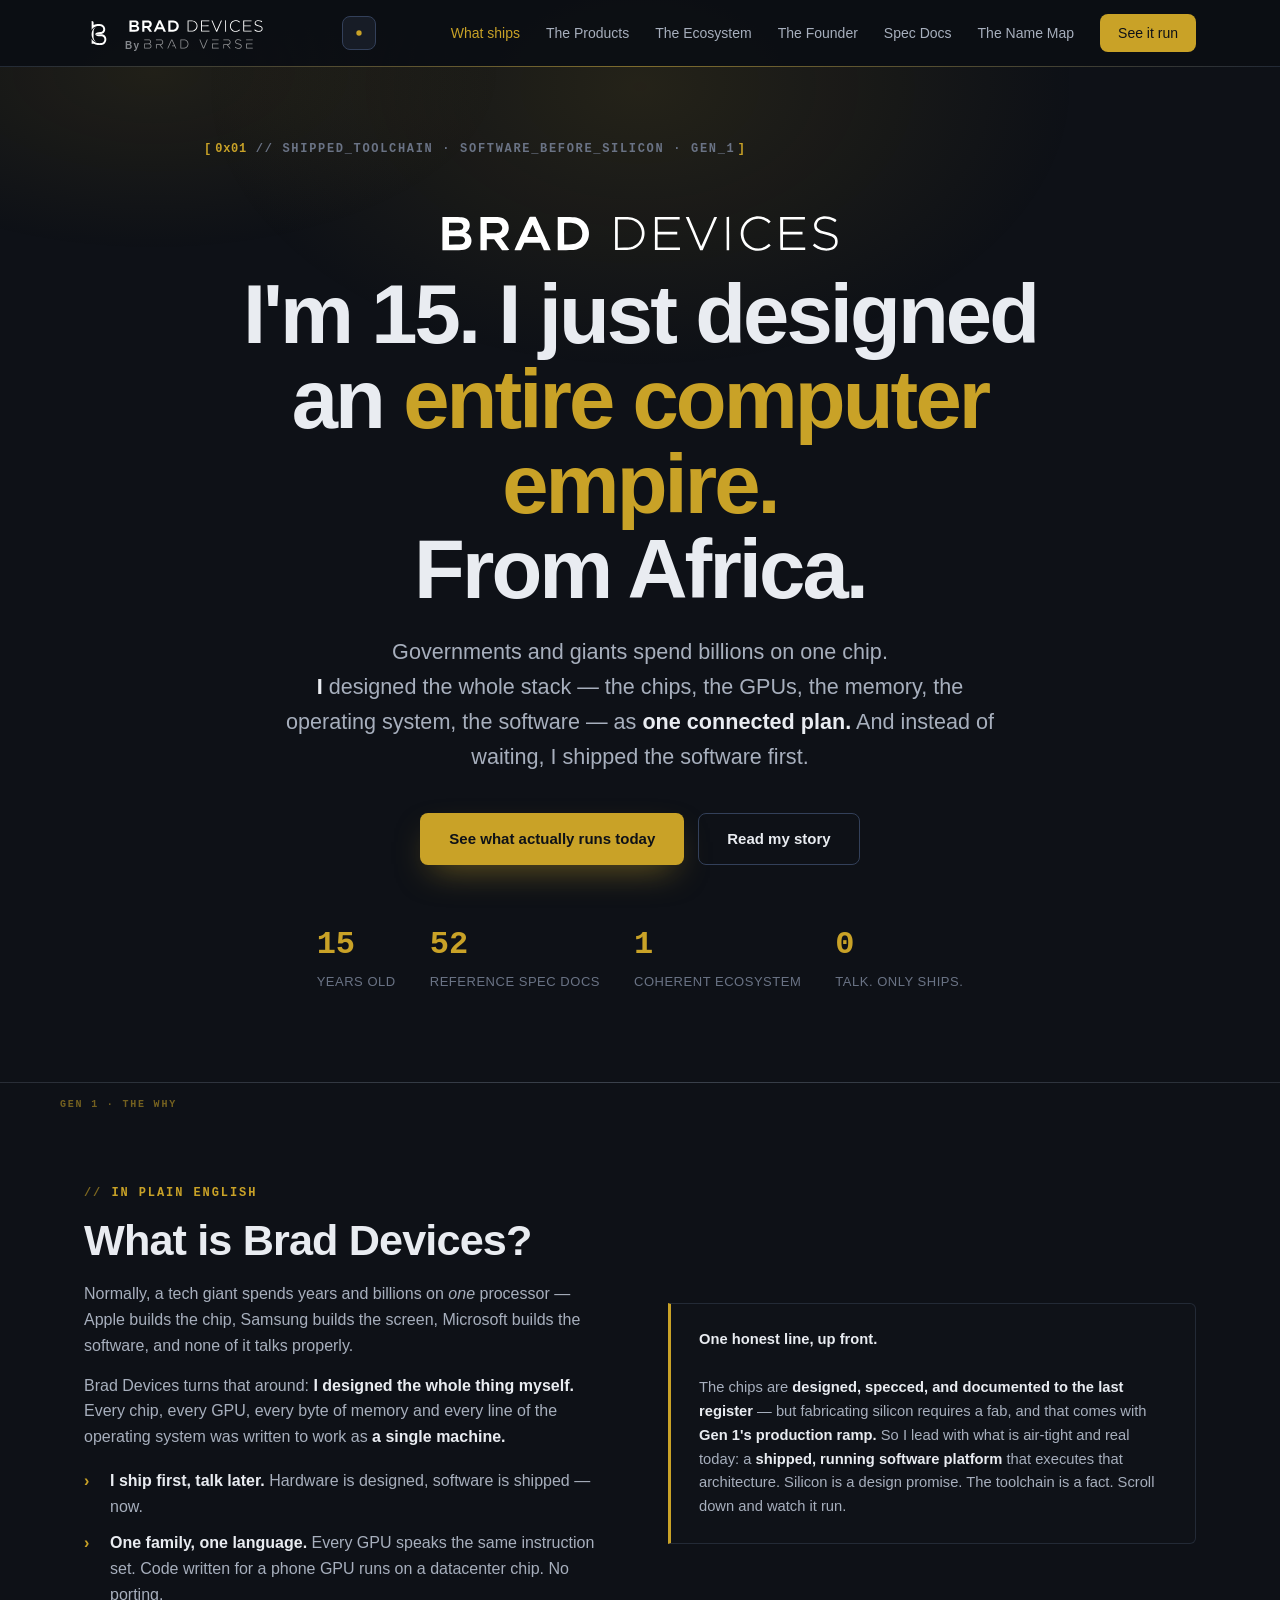
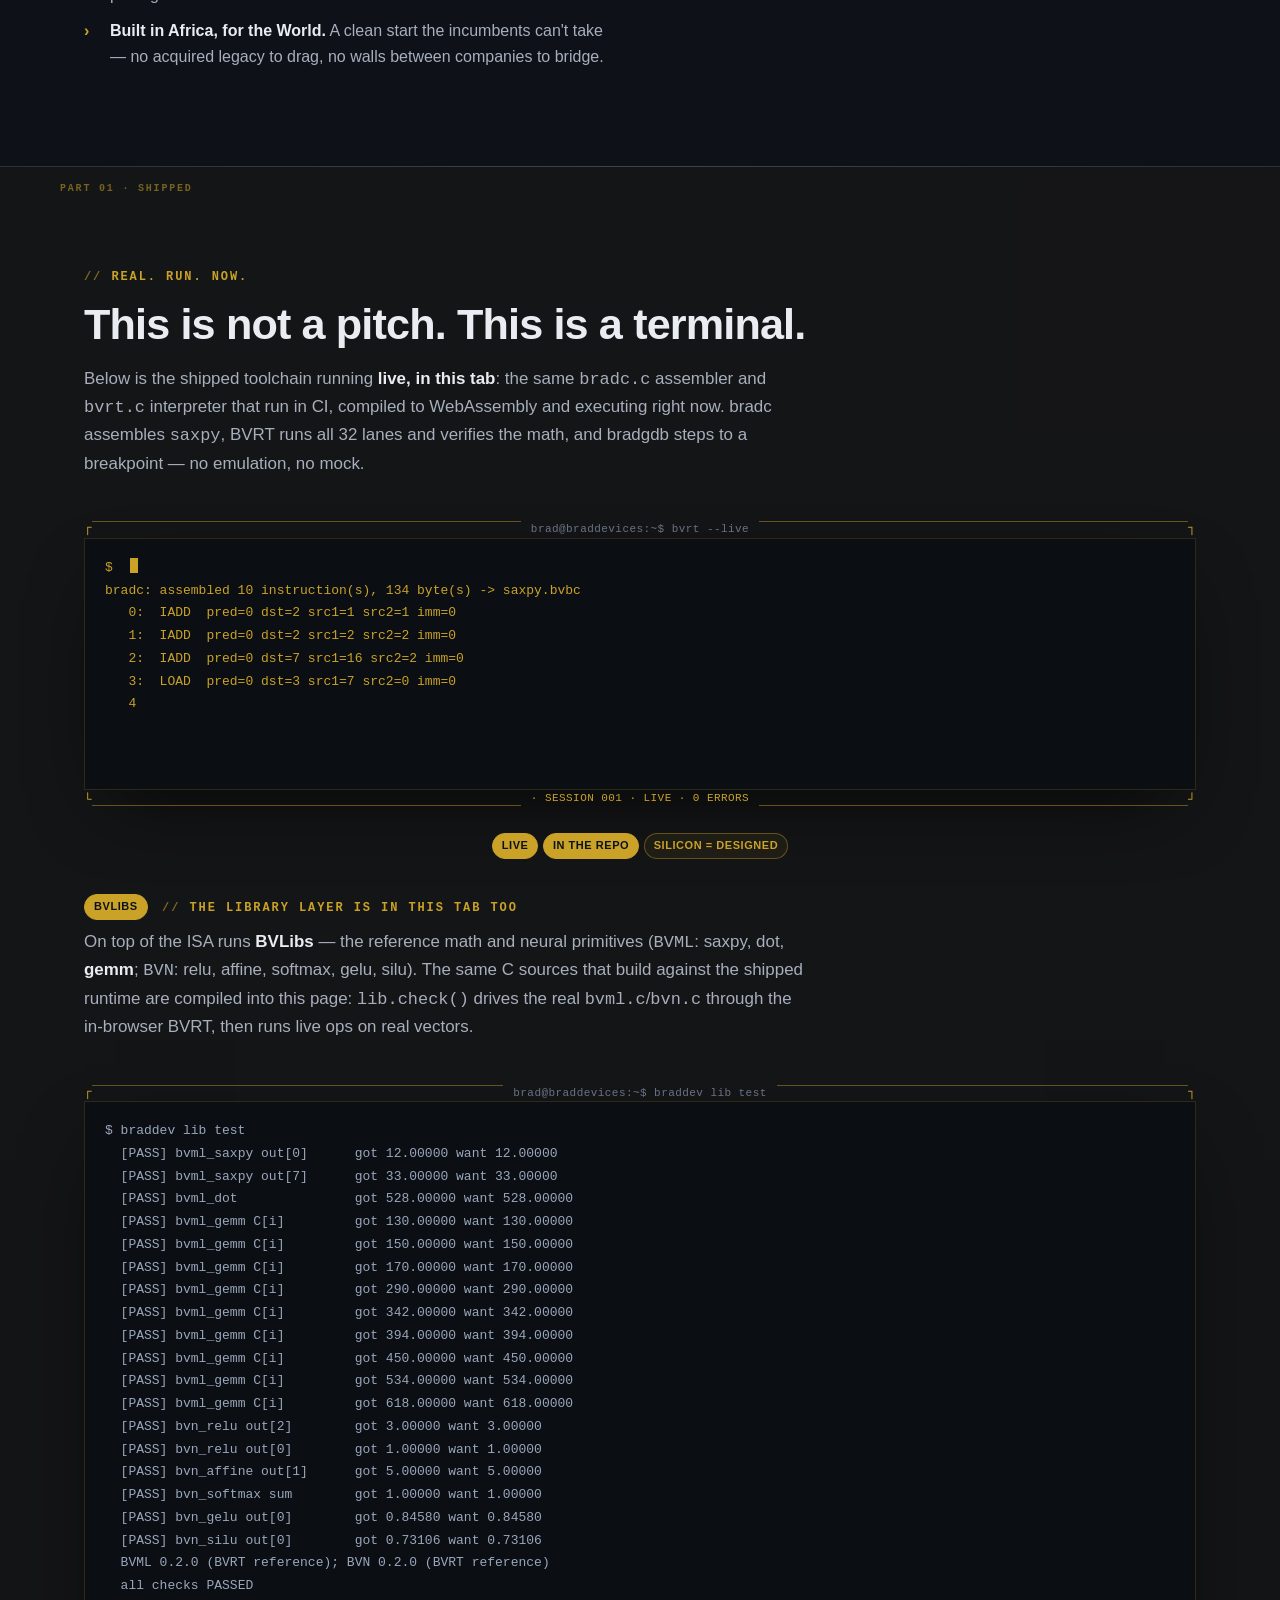
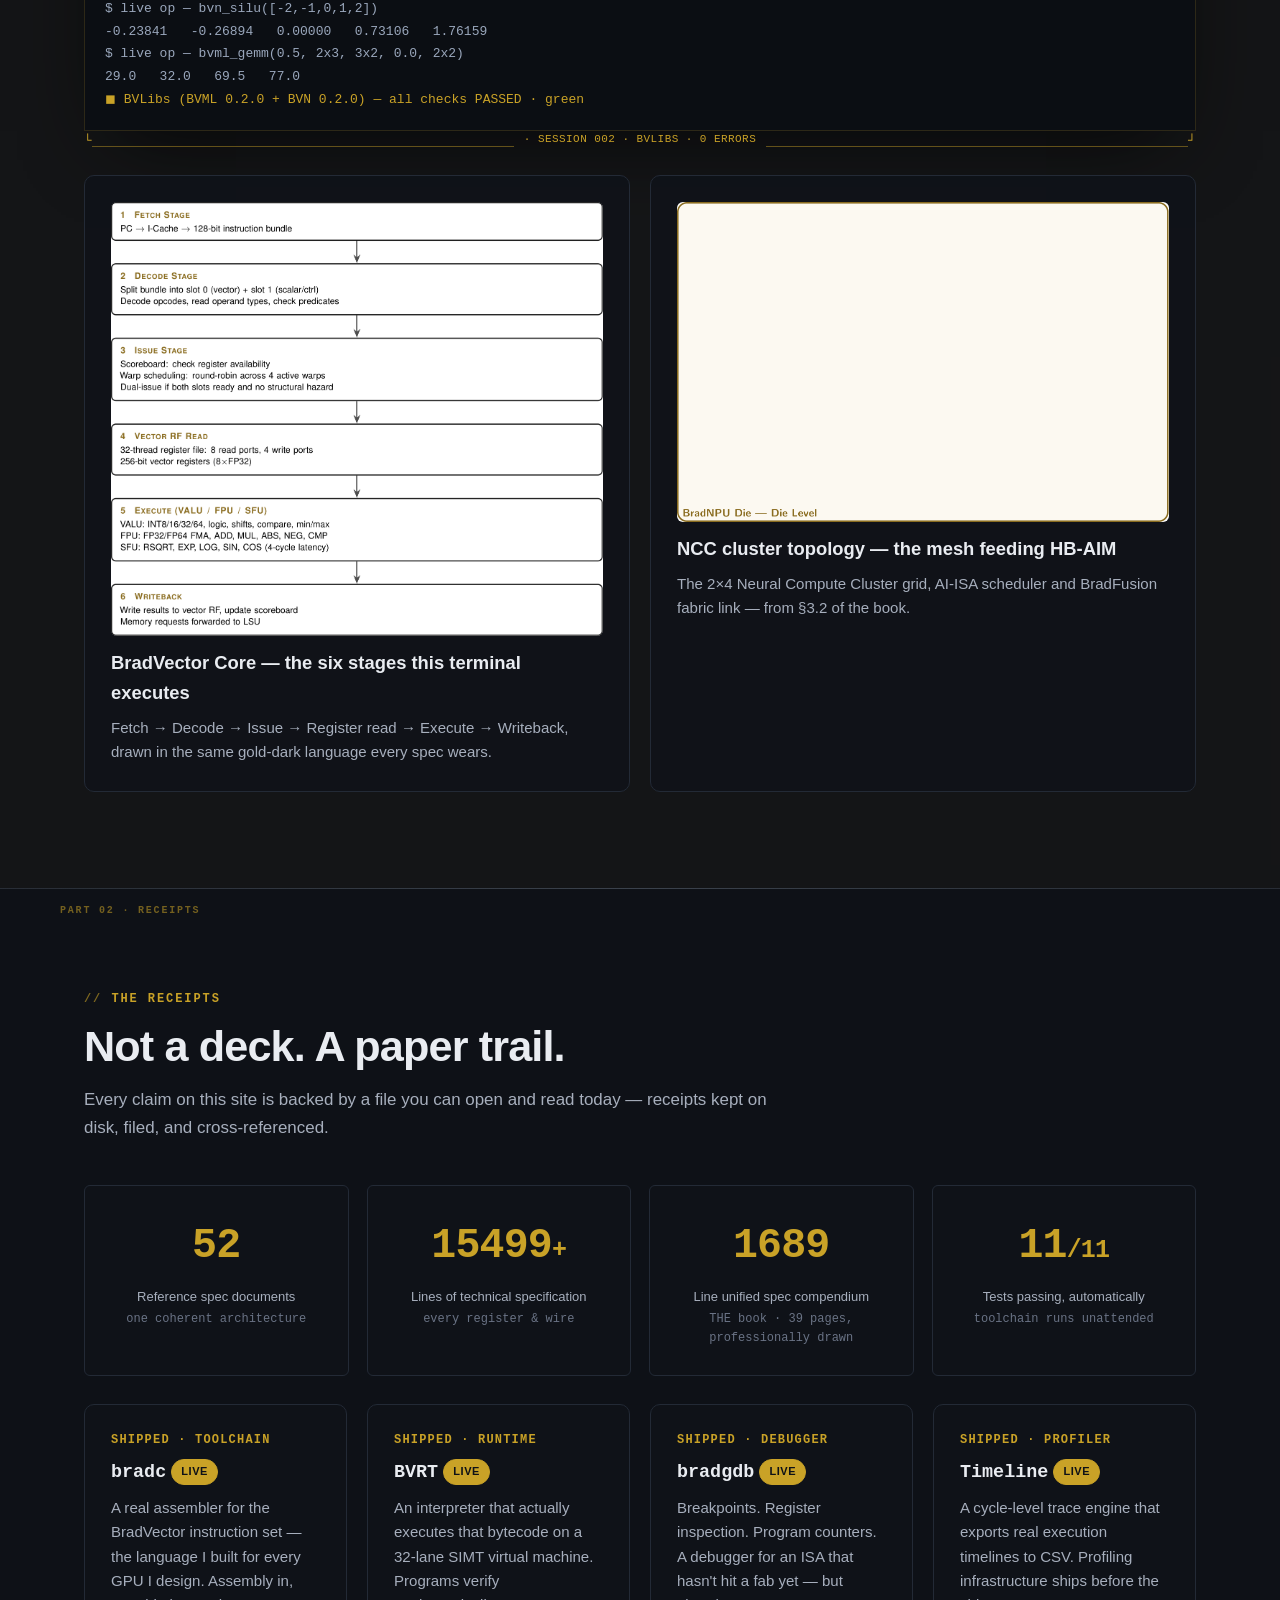
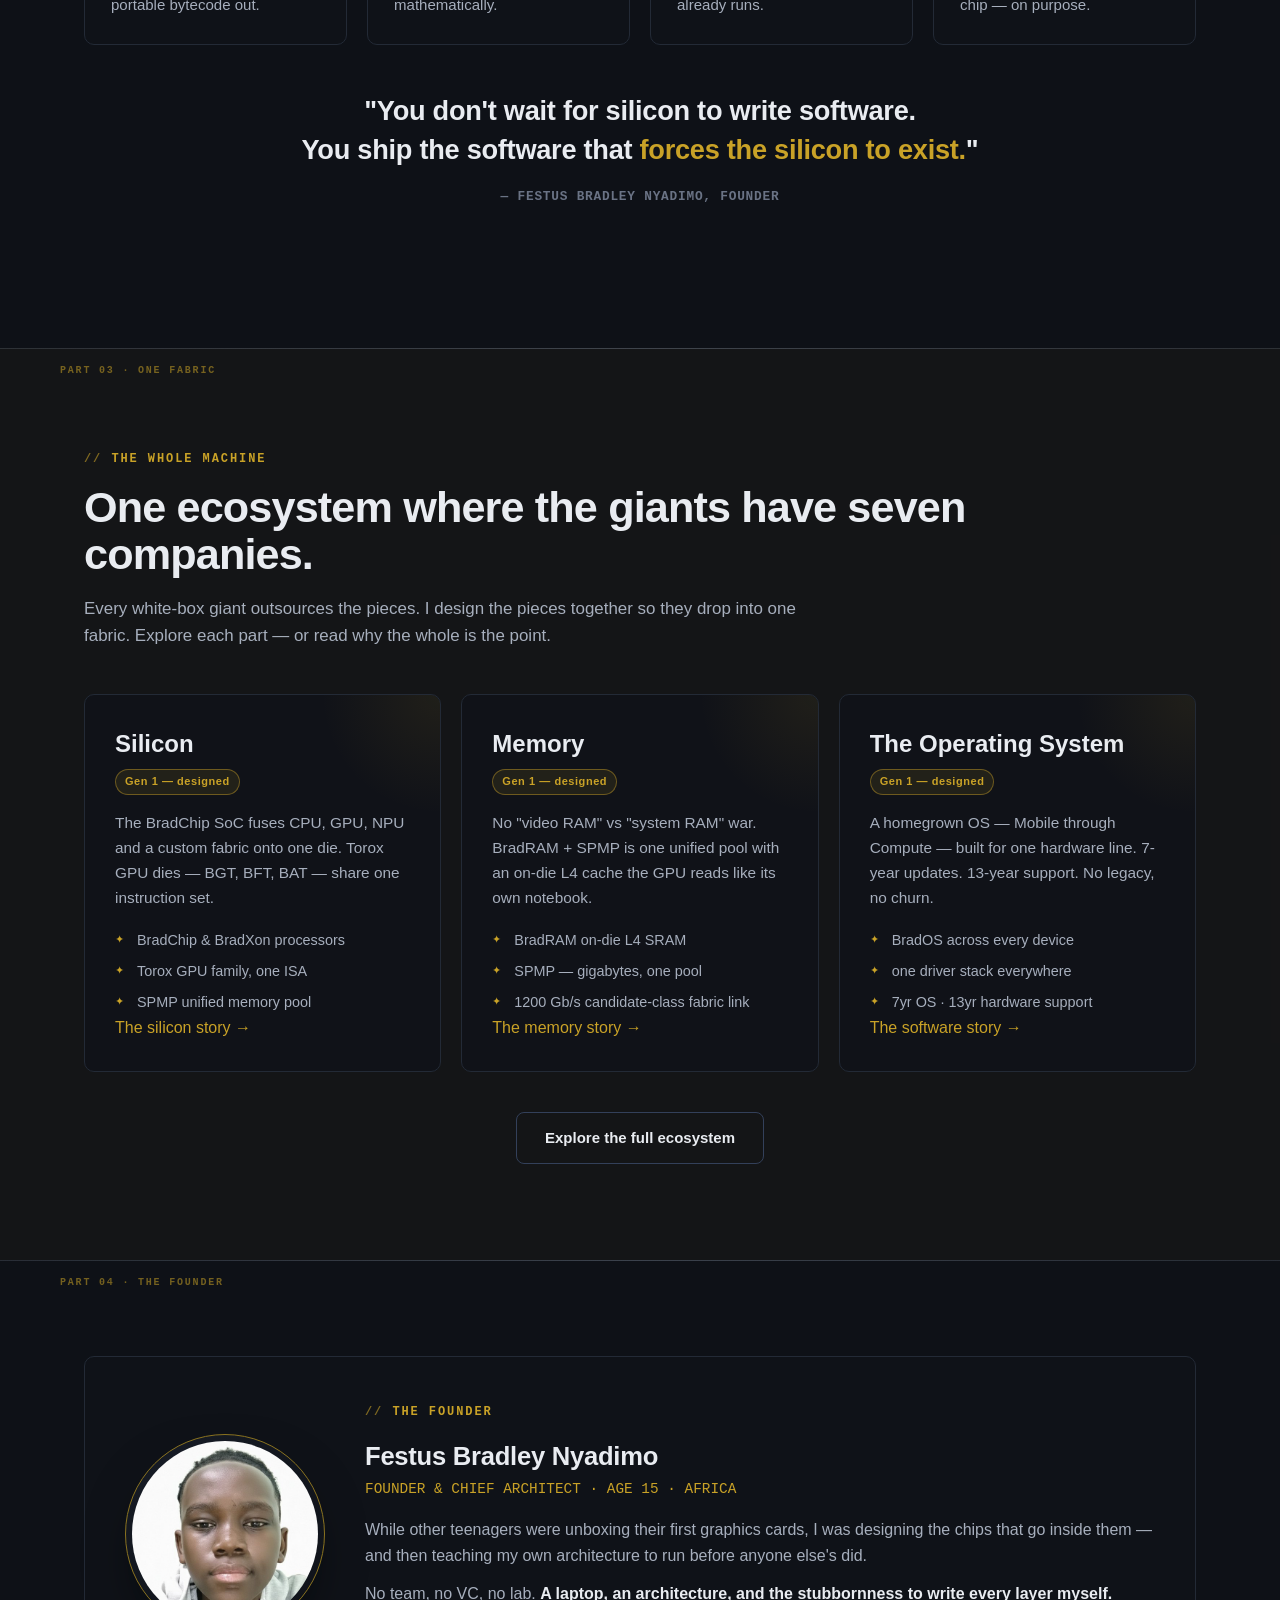
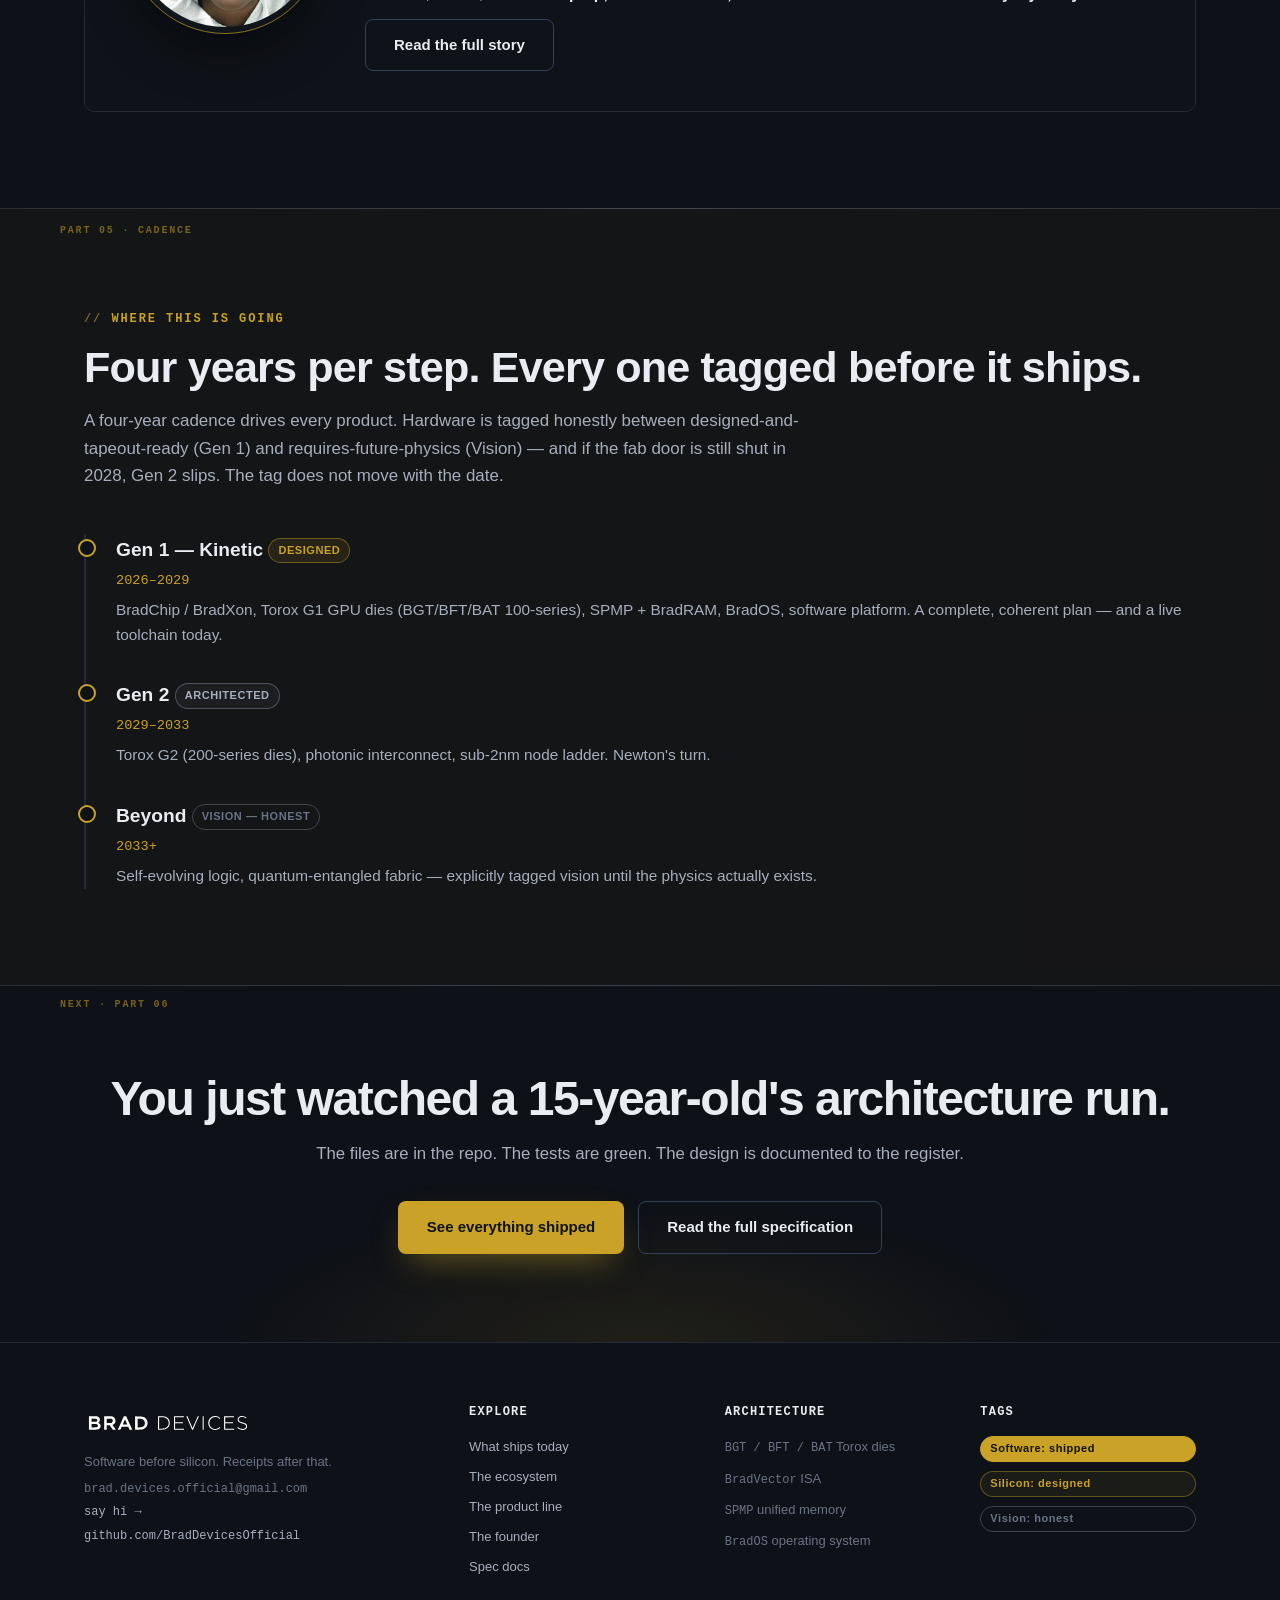
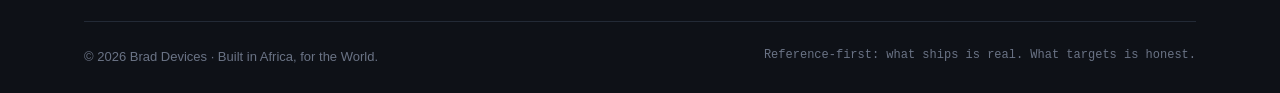
==== commit 09a660aa: "Add CI: static + wasm sanity checks; sync live site artifacts (BVML 0.2.0 / GEMM)" ====
--- a/index.html
+++ b/index.html
@@ -155,6 +155,26 @@
       <span class="badge ref">SILICON = DESIGNED</span>
     </div>
 
+    <div class="reveal" style="margin-top:34px;">
+      <span class="badge ship">BVLIBS</span>
+      <span class="eyebrow" style="display:inline-block; margin:0 0 0 10px;">The library layer is in this tab too</span>
+      <p class="lede" style="margin-top:8px;">On top of the ISA runs <strong>BVLibs</strong> — the reference math and neural
+      primitives (<code>BVML</code>: saxpy, dot, <strong>gemm</strong>; <code>BVN</code>: relu, affine, softmax, gelu, silu). The same
+      C sources that build against the shipped runtime are compiled
+      into this page: <code>lib.check()</code> drives the real <code>bvml.c</code>/<code>bvn.c</code> through the in-browser BVRT,
+      then runs live ops on real vectors.</p>
+    </div>
+
+    <div class="term-rig reveal" style="margin-top:14px;">
+      <div class="term-frame top" aria-hidden="true">
+        <span class="tc">┌</span><span class="trule"></span><span class="ttag">brad@braddevices:~$ braddev lib test</span><span class="trule"></span><span class="tc">┐</span>
+      </div>
+      <div class="terminal" id="lib-host" role="img" aria-label="Live BVML/BVN self-check running the real reference library sources in WebAssembly"></div>
+      <div class="term-frame bottom" aria-hidden="true">
+        <span class="tc">└</span><span class="trule"></span><span class="ttag end">· SESSION 002 · BVLIBS · 0 ERRORS</span><span class="trule"></span><span class="tc">┘</span>
+      </div>
+    </div>
+
     <div class="grid grid-2 reveal" style="margin-top:28px;">
       <div class="card">
         <img src="assets/diagrams/gpu_core_pipeline.png" alt="BradVector Core six-stage pipeline" style="width:100%;height:auto;border-radius:6px;display:block;">
@@ -385,5 +405,47 @@
 <script src="vendor/motion.min.js"></script>
 <script src="js/bradvector.js"></script>
 <script src="js/app.js"></script>
+<script>
+(function () {
+  /* BVLibs live panel — drives the real bvml.c/bvn.c (compiled into
+     bradvector.wasm) through the typed wrapper. No recorded strings:
+     lib.check() and bvn_silu run right now in this tab. */
+  var host = document.getElementById("lib-host");
+  if (!host) return;
+  var pre = document.createElement("div");
+  pre.className = "term-body";
+  host.appendChild(pre);
+  function line(text, color) {
+    var d = document.createElement("div");
+    d.style.whiteSpace = "pre-wrap";
+    if (color) d.style.color = color;
+    d.textContent = text;
+    pre.appendChild(d);
+  }
+  function run() {
+    if (!window.BradVector) { line("bradvector.js not loaded", "var(--orbit-muted)"); return; }
+    BradVector.load().then(function () {
+      line("$ braddev lib test");
+      var c = BradVector.lib.check();
+      c.report.split("\n").forEach(line);
+      line("$ live op — bvn_silu([-2,-1,0,1,2])");
+      var silu = BradVector.lib.bvnSilu(new Float32Array([-2, -1, 0, 1, 2]));
+      if (silu) line(Array.prototype.map.call(silu, function (v) { return v.toFixed(5); }).join("   "));
+      line("$ live op — bvml_gemm(0.5, 2x3, 3x2, 0.0, 2x2)");
+      var gemm = BradVector.lib.bvmlGemm(0.5, new Float32Array([1,2,3,4,5,6]),
+                                         new Float32Array([7,8,9,10,11,12]),
+                                         0.0, new Float32Array(4));
+      if (gemm) line(Array.prototype.map.call(gemm, function (v) { return v.toFixed(1); }).join("   "));
+      line(c.fails === 0
+        ? "◼ BVLibs (BVML 0.2.0 + BVN 0.2.0) — all checks PASSED · green"
+        : "◼ " + c.fails + " check(s) FAILED",
+        c.fails === 0 ? "var(--live)" : "var(--orbit-muted)");
+    }, function (err) {
+      line("wasm failed to load here: " + err.message, "var(--orbit-muted)");
+    });
+  }
+  run();
+})();
+</script>
 </body>
 </html>
